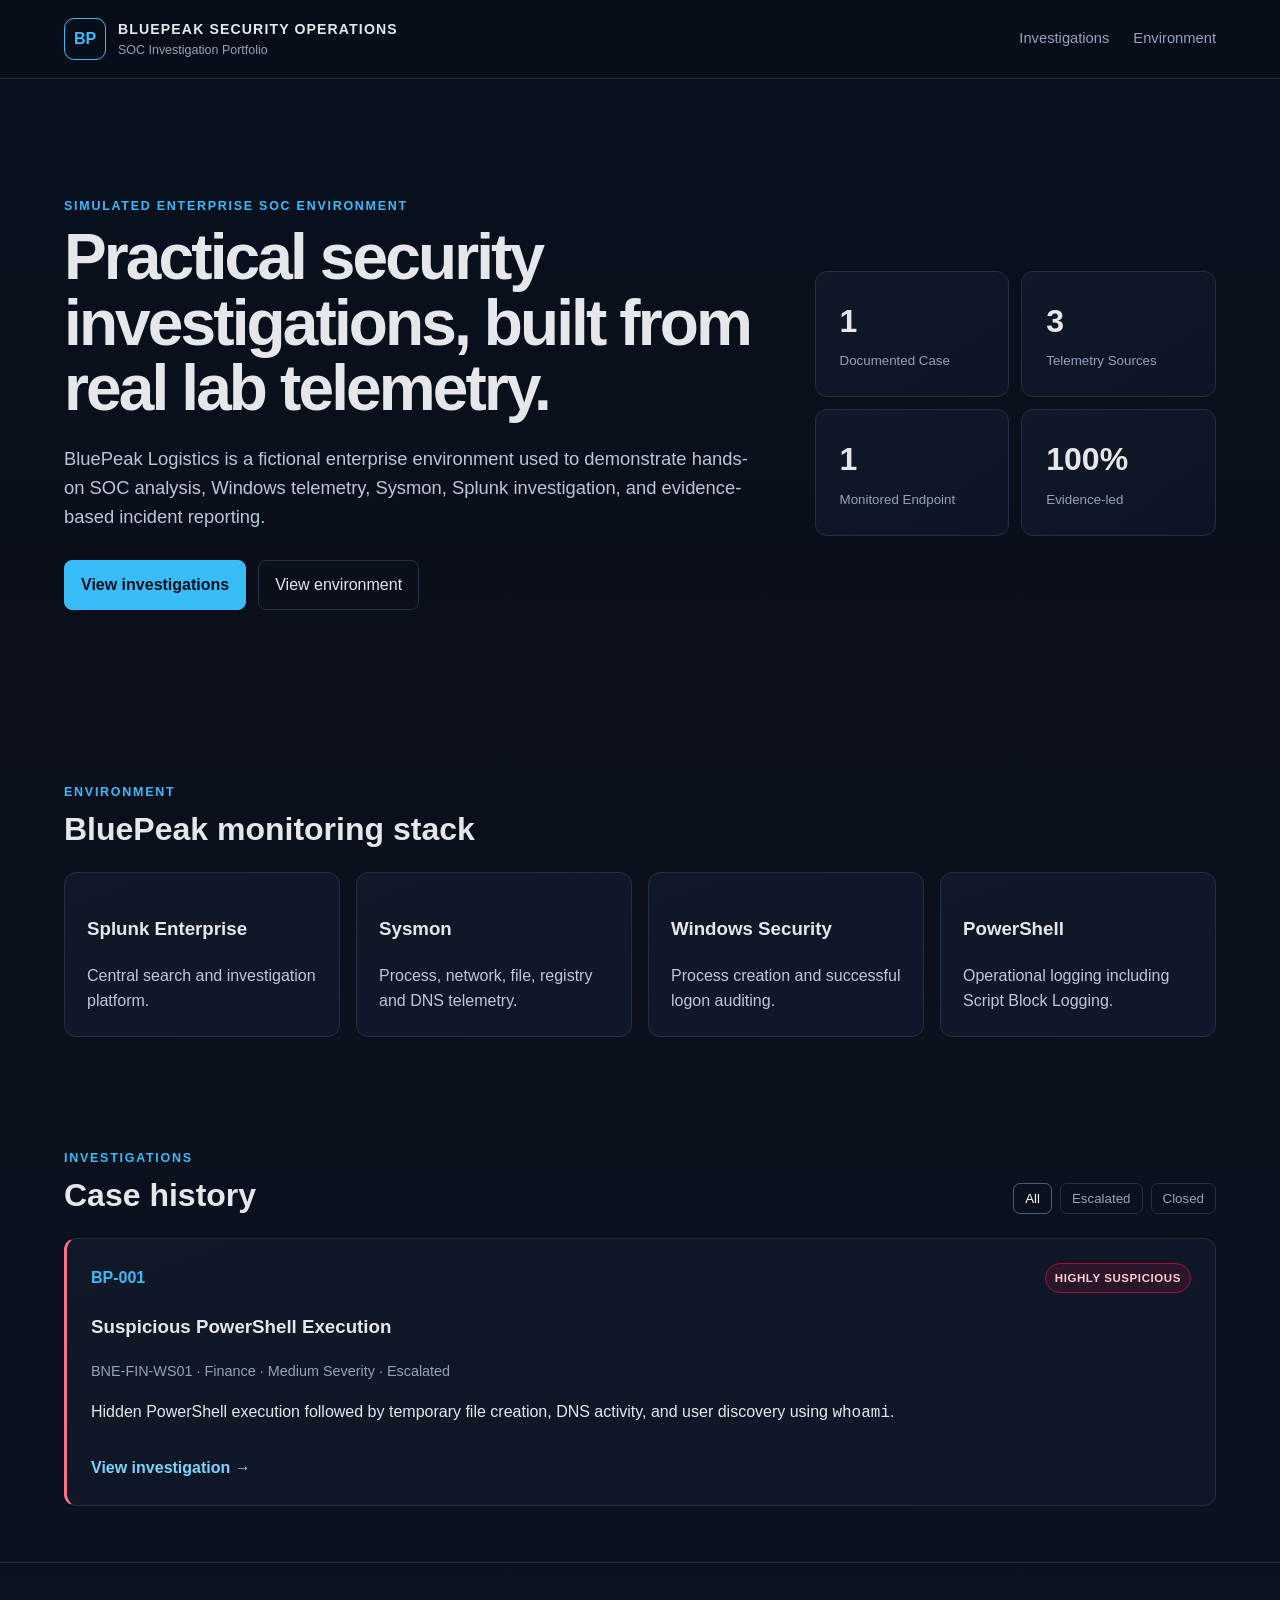
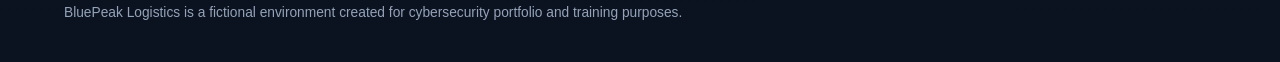
==== index.html @ a5139f82 "Launch BluePeak SOC environment with BP-001 investigation" ====
<!doctype html><html><head><meta charset="utf-8"><meta name="viewport" content="width=device-width,initial-scale=1"><title>BluePeak SOC Portfolio</title><link rel="stylesheet" href="style.css"></head><body><header class="topbar"><div class="brand"><div class="mark">BP</div><div><div class="brand-name">BLUEPEAK SECURITY OPERATIONS</div><div class="brand-sub">SOC Investigation Portfolio</div></div></div><nav><a href="#investigations">Investigations</a><a href="#environment">Environment</a></nav></header><main><section class="hero"><div><p class="eyebrow">SIMULATED ENTERPRISE SOC ENVIRONMENT</p><h1>Practical security investigations, built from real lab telemetry.</h1><p class="lead">BluePeak Logistics is a fictional enterprise environment used to demonstrate hands-on SOC analysis, Windows telemetry, Sysmon, Splunk investigation, and evidence-based incident reporting.</p><div class="actions"><a class="button primary" href="#investigations">View investigations</a><a class="button" href="#environment">View environment</a></div></div><div class="hero-panel"><div class="metric"><span>1</span><small>Documented Case</small></div><div class="metric"><span>3</span><small>Telemetry Sources</small></div><div class="metric"><span>1</span><small>Monitored Endpoint</small></div><div class="metric"><span>100%</span><small>Evidence-led</small></div></div></section><section id="environment" class="section"><div class="section-head"><p class="eyebrow">ENVIRONMENT</p><h2>BluePeak monitoring stack</h2></div><div class="cards four"><div class="card"><h3>Splunk Enterprise</h3><p>Central search and investigation platform.</p></div><div class="card"><h3>Sysmon</h3><p>Process, network, file, registry and DNS telemetry.</p></div><div class="card"><h3>Windows Security</h3><p>Process creation and successful logon auditing.</p></div><div class="card"><h3>PowerShell</h3><p>Operational logging including Script Block Logging.</p></div></div></section><section id="investigations" class="section"><div class="section-head row"><div><p class="eyebrow">INVESTIGATIONS</p><h2>Case history</h2></div><div class="filters"><button class="filter active" data-filter="all">All</button><button class="filter" data-filter="escalated">Escalated</button><button class="filter" data-filter="closed">Closed</button></div></div><div class="case-list"><article class="case-card" data-status="escalated"><div class="case-top"><span class="case-id">BP-001</span><span class="badge suspicious">HIGHLY SUSPICIOUS</span></div><h3>Suspicious PowerShell Execution</h3><p class="meta">BNE-FIN-WS01 · Finance · Medium Severity · Escalated</p><p>Hidden PowerShell execution followed by temporary file creation, DNS activity, and user discovery using <code>whoami</code>.</p><a class="case-link" href="cases/BP-001.html">View investigation →</a></article></div></section></main><footer><p>BluePeak Logistics is a fictional environment created for cybersecurity portfolio and training purposes.</p></footer><script src="script.js"></script></body></html>
---- style.css ----
*{box-sizing:border-box}:root{--bg:#0a0f1a;--panel:#111827;--panel2:#0f172a;--text:#e5e7eb;--muted:#94a3b8;--line:#243041;--accent:#38bdf8;--accent2:#7dd3fc;--danger:#fb7185}html{scroll-behavior:smooth}body{margin:0;background:linear-gradient(180deg,#08111f 0,#0a0f1a 36%,#0b1220 100%);color:var(--text);font:16px/1.6 Inter,Segoe UI,Arial,sans-serif}a{color:inherit;text-decoration:none}code,pre{font-family:Consolas,Menlo,monospace}.topbar{position:sticky;top:0;z-index:10;display:flex;justify-content:space-between;align-items:center;padding:18px 5vw;background:rgba(8,15,26,.9);backdrop-filter:blur(12px);border-bottom:1px solid var(--line)}.brand{display:flex;gap:12px;align-items:center}.mark{width:42px;height:42px;border:1px solid var(--accent);display:grid;place-items:center;border-radius:10px;color:var(--accent);font-weight:800}.brand-name{font-size:.88rem;font-weight:800;letter-spacing:.08em}.brand-sub{font-size:.78rem;color:var(--muted)}nav{display:flex;gap:24px;color:var(--muted);font-size:.92rem}main{width:min(1180px,90vw);margin:auto}.hero{min-height:72vh;display:grid;grid-template-columns:1.4fr .8fr;gap:48px;align-items:center;padding:80px 0}.eyebrow{color:var(--accent);font-size:.78rem;font-weight:800;letter-spacing:.14em;margin:0 0 8px}h1{font-size:clamp(2.4rem,5vw,4.9rem);line-height:1.02;margin:.1em 0 .35em;letter-spacing:-.045em}h2{font-size:2rem;line-height:1.15;margin:0}.lead{font-size:1.15rem;color:#bac7d6;max-width:760px}.actions{display:flex;gap:12px;margin-top:28px}.button{padding:11px 16px;border:1px solid var(--line);border-radius:8px}.button.primary{background:var(--accent);color:#02111b;border-color:var(--accent);font-weight:800}.hero-panel{display:grid;grid-template-columns:1fr 1fr;gap:12px}.metric{padding:24px;background:linear-gradient(145deg,#111827,#0d1525);border:1px solid var(--line);border-radius:12px}.metric span{display:block;font-size:2rem;font-weight:800}.metric small{color:var(--muted)}.section{padding:56px 0}.section-head{margin-bottom:24px}.section-head.row{display:flex;justify-content:space-between;align-items:end;gap:20px}.cards{display:grid;gap:16px}.cards.four{grid-template-columns:repeat(4,1fr)}.cards.two{grid-template-columns:repeat(2,1fr)}.card{background:linear-gradient(160deg,var(--panel),var(--panel2));border:1px solid var(--line);border-radius:12px;padding:22px}.card p{color:#bdc8d8;margin-bottom:0}.case-card{background:linear-gradient(160deg,#111827,#0e1728);border:1px solid var(--line);border-left:3px solid var(--danger);padding:24px;border-radius:12px}.case-top{display:flex;justify-content:space-between;align-items:center}.case-id{font-weight:800;color:var(--accent)}.meta{color:var(--muted);font-size:.9rem}.case-link{display:inline-block;margin-top:12px;color:var(--accent2);font-weight:700}.badge{display:inline-flex;padding:5px 9px;border-radius:999px;font-size:.72rem;font-weight:900;letter-spacing:.05em;border:1px solid}.badge.suspicious{color:#fecdd3;border-color:#9f1239;background:rgba(159,18,57,.2)}.badge.large{font-size:.8rem;padding:8px 12px}.filters{display:flex;gap:8px}.filter{background:transparent;color:var(--muted);border:1px solid var(--line);padding:7px 11px;border-radius:7px;cursor:pointer}.filter.active,.filter:hover{color:white;border-color:#4b6078}footer{border-top:1px solid var(--line);padding:26px 5vw;color:var(--muted);font-size:.86rem}.case-page{padding-bottom:40px}.case-hero{display:flex;justify-content:space-between;align-items:end;gap:30px;padding:70px 0 32px}.case-hero h1{font-size:clamp(2.5rem,5vw,4.4rem)}.facts{display:grid;grid-template-columns:repeat(5,1fr);background:#0d1524;border:1px solid var(--line);border-radius:12px;overflow:hidden}.facts div{padding:16px;border-right:1px solid var(--line)}.facts div:last-child{border:0}.facts small{display:block;color:var(--muted);text-transform:uppercase;letter-spacing:.06em;font-size:.68rem}.facts strong{display:block;margin-top:4px;font-size:.95rem}.prose{max-width:900px}.timeline{border-left:1px solid #334155;margin-left:78px}.timeline-item{display:grid;grid-template-columns:88px 1fr;gap:18px;position:relative;margin:0 0 26px;margin-left:-79px}.timeline-item:before{content:"";position:absolute;left:75px;top:7px;width:8px;height:8px;border-radius:50%;background:var(--accent);box-shadow:0 0 0 5px #0a0f1a}.timeline-item time{color:var(--accent);font-family:Consolas,monospace}.timeline-item p{margin:4px 0;color:#b9c6d5}pre{white-space:pre-wrap;overflow:auto;background:#07101d;border:1px solid #1d2a3b;border-radius:8px;padding:14px;color:#cde9f8;font-size:.86rem}.screenshot-note{margin-top:16px}@media(max-width:850px){.hero{grid-template-columns:1fr}.cards.four,.cards.two{grid-template-columns:1fr}.facts{grid-template-columns:1fr 1fr}.case-hero{align-items:start;flex-direction:column}.section-head.row{align-items:start;flex-direction:column}nav{display:none}}
/* Compact investigation evidence layout */

.evidence-card {
  background: linear-gradient(160deg, var(--panel), var(--panel2));
  border: 1px solid var(--line);
  border-radius: 12px;
  overflow: hidden;
}

.evidence-header {
  display: flex;
  gap: 16px;
  padding: 18px 22px 14px;
  align-items: flex-start;
}

.evidence-header h3 {
  margin: 0 0 4px;
  font-size: 1.05rem;
}

.evidence-header p {
  margin: 0;
  color: #bdc8d8;
  max-width: 900px;
  line-height: 1.5;
}

.evidence-number {
  color: var(--accent);
  font-family: Consolas, monospace;
  font-size: 0.8rem;
  font-weight: 800;
  padding-top: 3px;
}

.evidence-image {
  display: block;
  width: 100%;
  height: auto;
  max-height: 520px;
  object-fit: contain;
  background: #080d16;
  border-top: 1px solid var(--line);
  cursor: zoom-in;
  transition: opacity 0.2s ease;
}

.evidence-image:hover {
  opacity: 0.88;
}

/* Final evidence layout override */

.evidence-section {
  display: grid;
  grid-template-columns: 1fr;
  gap: 24px;
  margin-top: 28px;
}

.evidence-card {
  display: block;
  padding: 0;
  min-height: 0;
  height: auto;
}

.evidence-header {
  display: grid;
  grid-template-columns: 32px 1fr;
  gap: 12px;
  padding: 18px 20px;
}

.evidence-header h3 {
  margin: 0 0 4px;
}

.evidence-header p {
  margin: 0;
}

.evidence-image {
  display: block;
  width: 100%;
  max-width: 1400px;
  height: auto;
  object-fit: contain;
  margin: 0 auto;
}
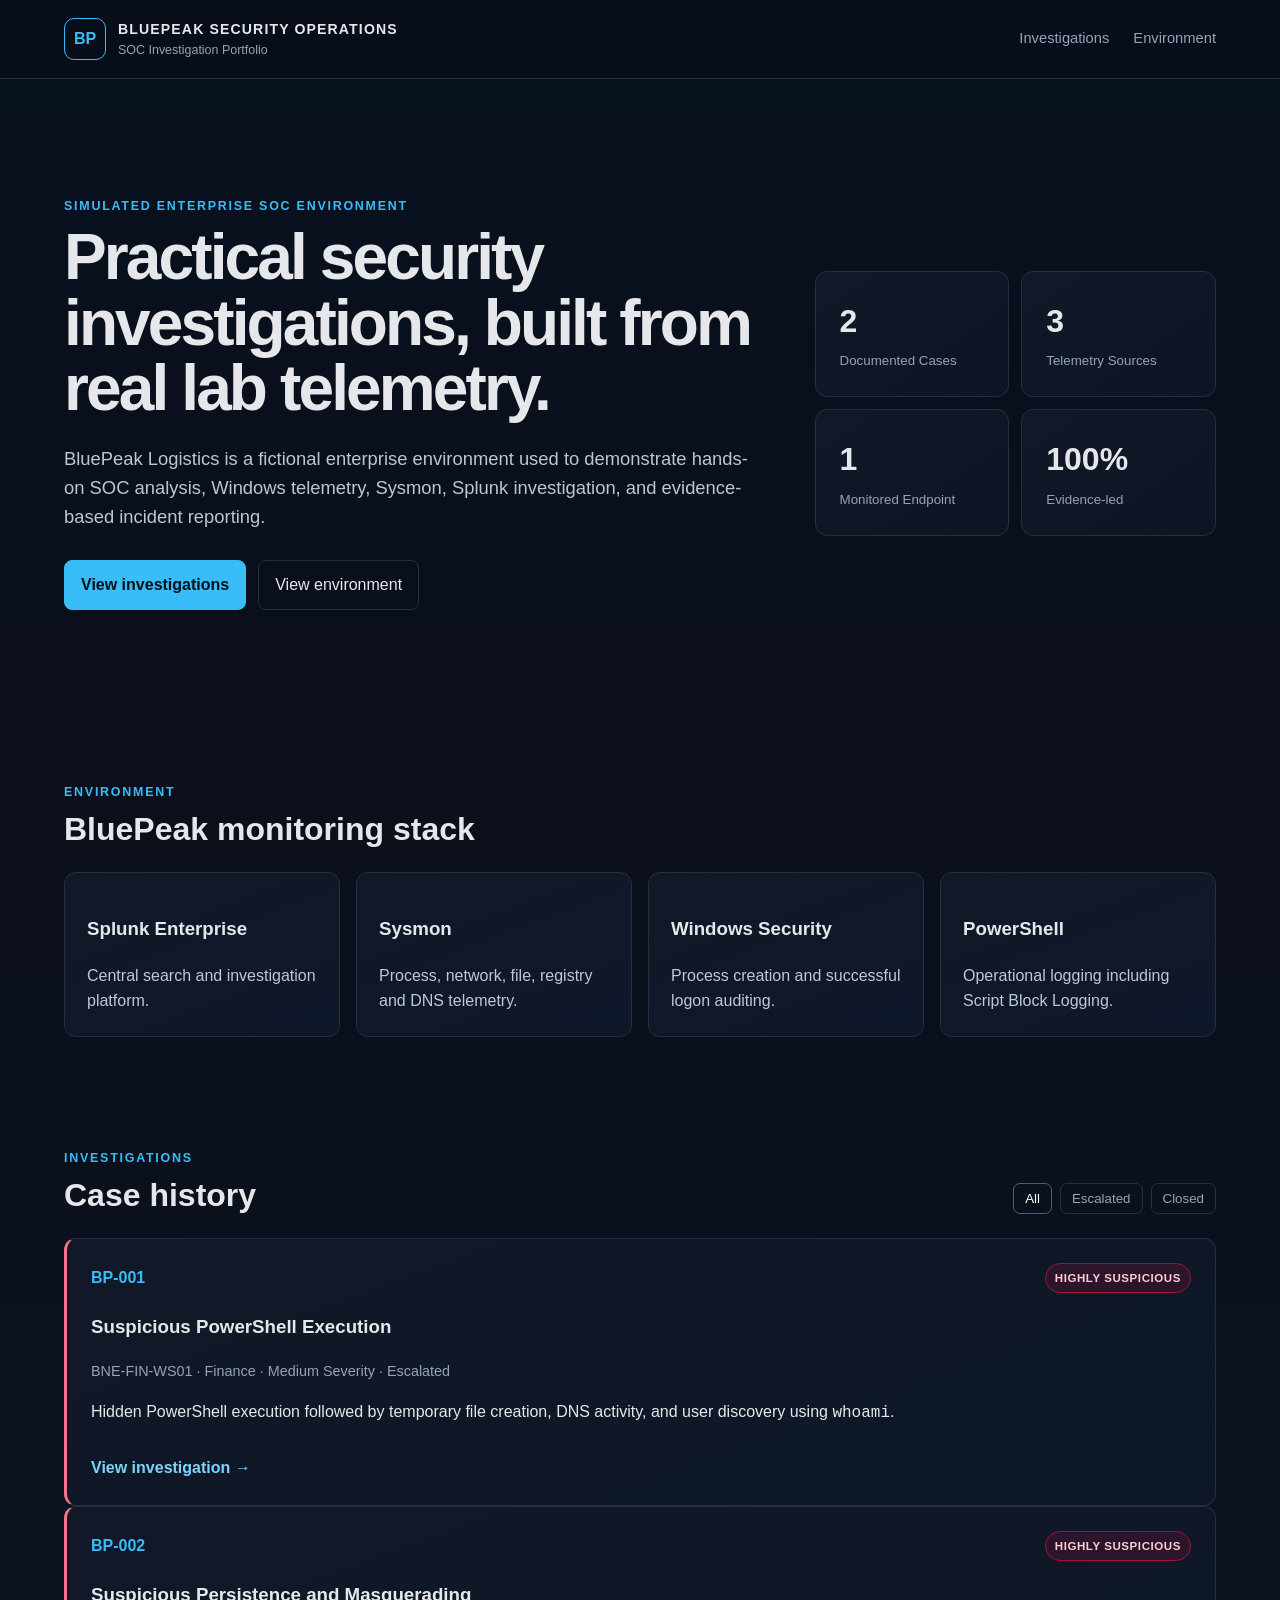
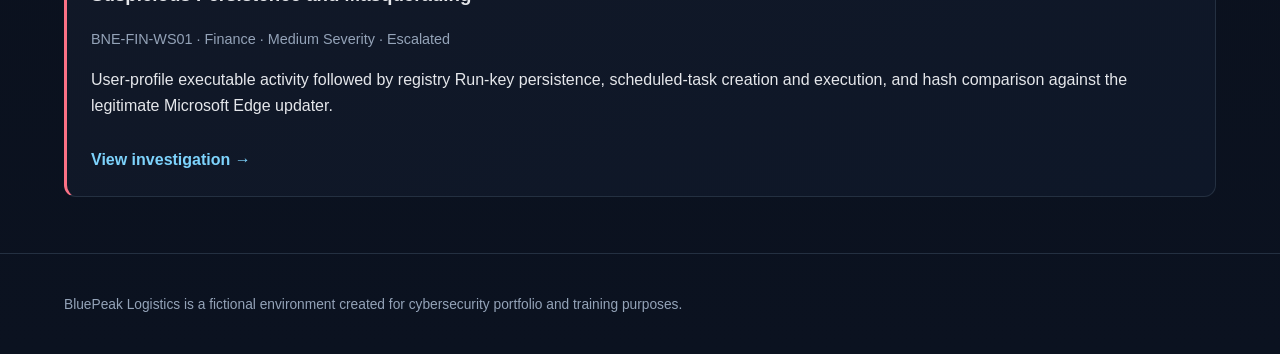
==== commit 9c551ddf: "Add BP-002 persistence and masquerading investigation" ====
--- a/index.html
+++ b/index.html
@@ -1 +1 @@
-<!doctype html><html><head><meta charset="utf-8"><meta name="viewport" content="width=device-width,initial-scale=1"><title>BluePeak SOC Portfolio</title><link rel="stylesheet" href="style.css"></head><body><header class="topbar"><div class="brand"><div class="mark">BP</div><div><div class="brand-name">BLUEPEAK SECURITY OPERATIONS</div><div class="brand-sub">SOC Investigation Portfolio</div></div></div><nav><a href="#investigations">Investigations</a><a href="#environment">Environment</a></nav></header><main><section class="hero"><div><p class="eyebrow">SIMULATED ENTERPRISE SOC ENVIRONMENT</p><h1>Practical security investigations, built from real lab telemetry.</h1><p class="lead">BluePeak Logistics is a fictional enterprise environment used to demonstrate hands-on SOC analysis, Windows telemetry, Sysmon, Splunk investigation, and evidence-based incident reporting.</p><div class="actions"><a class="button primary" href="#investigations">View investigations</a><a class="button" href="#environment">View environment</a></div></div><div class="hero-panel"><div class="metric"><span>1</span><small>Documented Case</small></div><div class="metric"><span>3</span><small>Telemetry Sources</small></div><div class="metric"><span>1</span><small>Monitored Endpoint</small></div><div class="metric"><span>100%</span><small>Evidence-led</small></div></div></section><section id="environment" class="section"><div class="section-head"><p class="eyebrow">ENVIRONMENT</p><h2>BluePeak monitoring stack</h2></div><div class="cards four"><div class="card"><h3>Splunk Enterprise</h3><p>Central search and investigation platform.</p></div><div class="card"><h3>Sysmon</h3><p>Process, network, file, registry and DNS telemetry.</p></div><div class="card"><h3>Windows Security</h3><p>Process creation and successful logon auditing.</p></div><div class="card"><h3>PowerShell</h3><p>Operational logging including Script Block Logging.</p></div></div></section><section id="investigations" class="section"><div class="section-head row"><div><p class="eyebrow">INVESTIGATIONS</p><h2>Case history</h2></div><div class="filters"><button class="filter active" data-filter="all">All</button><button class="filter" data-filter="escalated">Escalated</button><button class="filter" data-filter="closed">Closed</button></div></div><div class="case-list"><article class="case-card" data-status="escalated"><div class="case-top"><span class="case-id">BP-001</span><span class="badge suspicious">HIGHLY SUSPICIOUS</span></div><h3>Suspicious PowerShell Execution</h3><p class="meta">BNE-FIN-WS01 · Finance · Medium Severity · Escalated</p><p>Hidden PowerShell execution followed by temporary file creation, DNS activity, and user discovery using <code>whoami</code>.</p><a class="case-link" href="cases/BP-001.html">View investigation →</a></article></div></section></main><footer><p>BluePeak Logistics is a fictional environment created for cybersecurity portfolio and training purposes.</p></footer><script src="script.js"></script></body></html>+<!doctype html><html><head><meta charset="utf-8"><meta name="viewport" content="width=device-width,initial-scale=1"><title>BluePeak SOC Portfolio</title><link rel="stylesheet" href="style.css"></head><body><header class="topbar"><div class="brand"><div class="mark">BP</div><div><div class="brand-name">BLUEPEAK SECURITY OPERATIONS</div><div class="brand-sub">SOC Investigation Portfolio</div></div></div><nav><a href="#investigations">Investigations</a><a href="#environment">Environment</a></nav></header><main><section class="hero"><div><p class="eyebrow">SIMULATED ENTERPRISE SOC ENVIRONMENT</p><h1>Practical security investigations, built from real lab telemetry.</h1><p class="lead">BluePeak Logistics is a fictional enterprise environment used to demonstrate hands-on SOC analysis, Windows telemetry, Sysmon, Splunk investigation, and evidence-based incident reporting.</p><div class="actions"><a class="button primary" href="#investigations">View investigations</a><a class="button" href="#environment">View environment</a></div></div><div class="hero-panel"><div class="metric"><span>2</span><small>Documented Cases</small></div><div class="metric"><span>3</span><small>Telemetry Sources</small></div><div class="metric"><span>1</span><small>Monitored Endpoint</small></div><div class="metric"><span>100%</span><small>Evidence-led</small></div></div></section><section id="environment" class="section"><div class="section-head"><p class="eyebrow">ENVIRONMENT</p><h2>BluePeak monitoring stack</h2></div><div class="cards four"><div class="card"><h3>Splunk Enterprise</h3><p>Central search and investigation platform.</p></div><div class="card"><h3>Sysmon</h3><p>Process, network, file, registry and DNS telemetry.</p></div><div class="card"><h3>Windows Security</h3><p>Process creation and successful logon auditing.</p></div><div class="card"><h3>PowerShell</h3><p>Operational logging including Script Block Logging.</p></div></div></section><section id="investigations" class="section"><div class="section-head row"><div><p class="eyebrow">INVESTIGATIONS</p><h2>Case history</h2></div><div class="filters"><button class="filter active" data-filter="all">All</button><button class="filter" data-filter="escalated">Escalated</button><button class="filter" data-filter="closed">Closed</button></div></div><div class="case-list"><article class="case-card" data-status="escalated"><div class="case-top"><span class="case-id">BP-001</span><span class="badge suspicious">HIGHLY SUSPICIOUS</span></div><h3>Suspicious PowerShell Execution</h3><p class="meta">BNE-FIN-WS01 · Finance · Medium Severity · Escalated</p><p>Hidden PowerShell execution followed by temporary file creation, DNS activity, and user discovery using <code>whoami</code>.</p><a class="case-link" href="cases/BP-001.html">View investigation →</a></article><article class="case-card" data-status="escalated"><div class="case-top"><span class="case-id">BP-002</span><span class="badge suspicious">HIGHLY SUSPICIOUS</span></div><h3>Suspicious Persistence and Masquerading</h3><p class="meta">BNE-FIN-WS01 · Finance · Medium Severity · Escalated</p><p>User-profile executable activity followed by registry Run-key persistence, scheduled-task creation and execution, and hash comparison against the legitimate Microsoft Edge updater.</p><a class="case-link" href="cases/BP-002.html">View investigation →</a></article></div></section></main><footer><p>BluePeak Logistics is a fictional environment created for cybersecurity portfolio and training purposes.</p></footer><script src="script.js"></script></body></html>
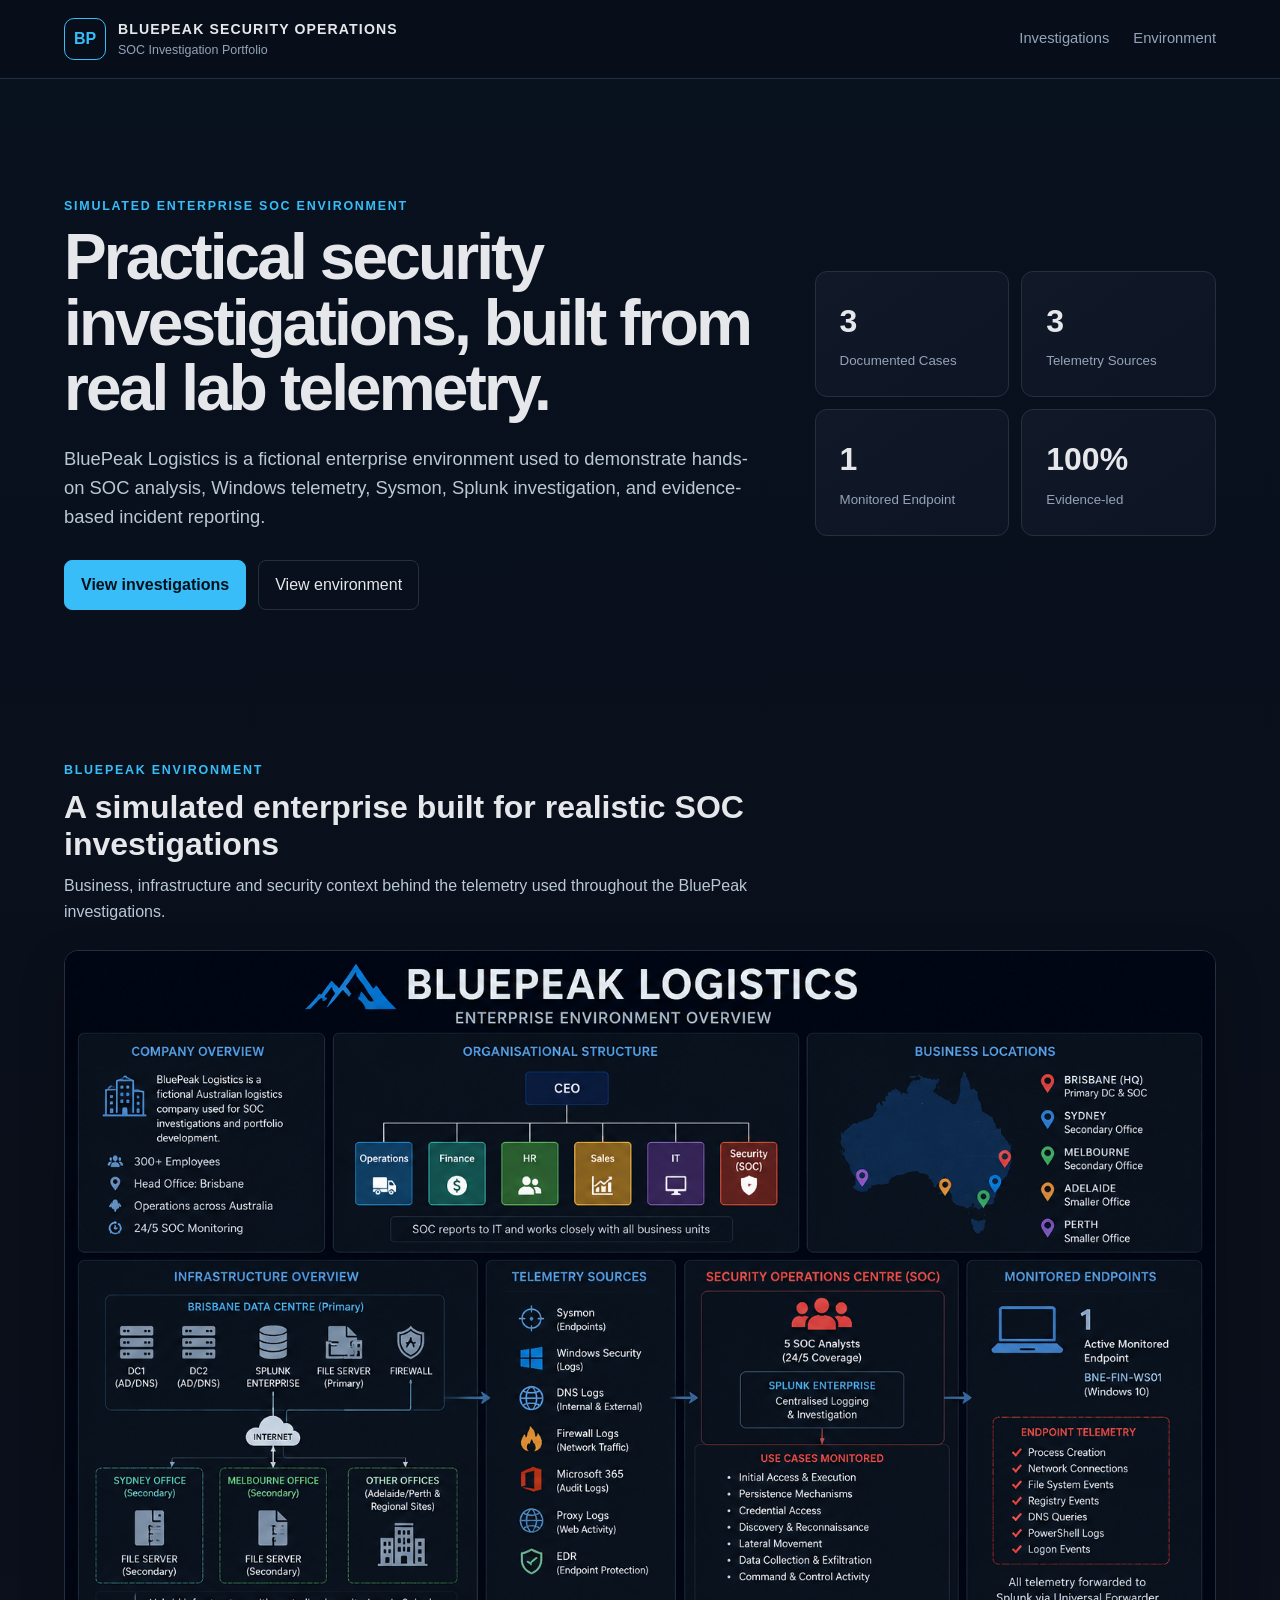
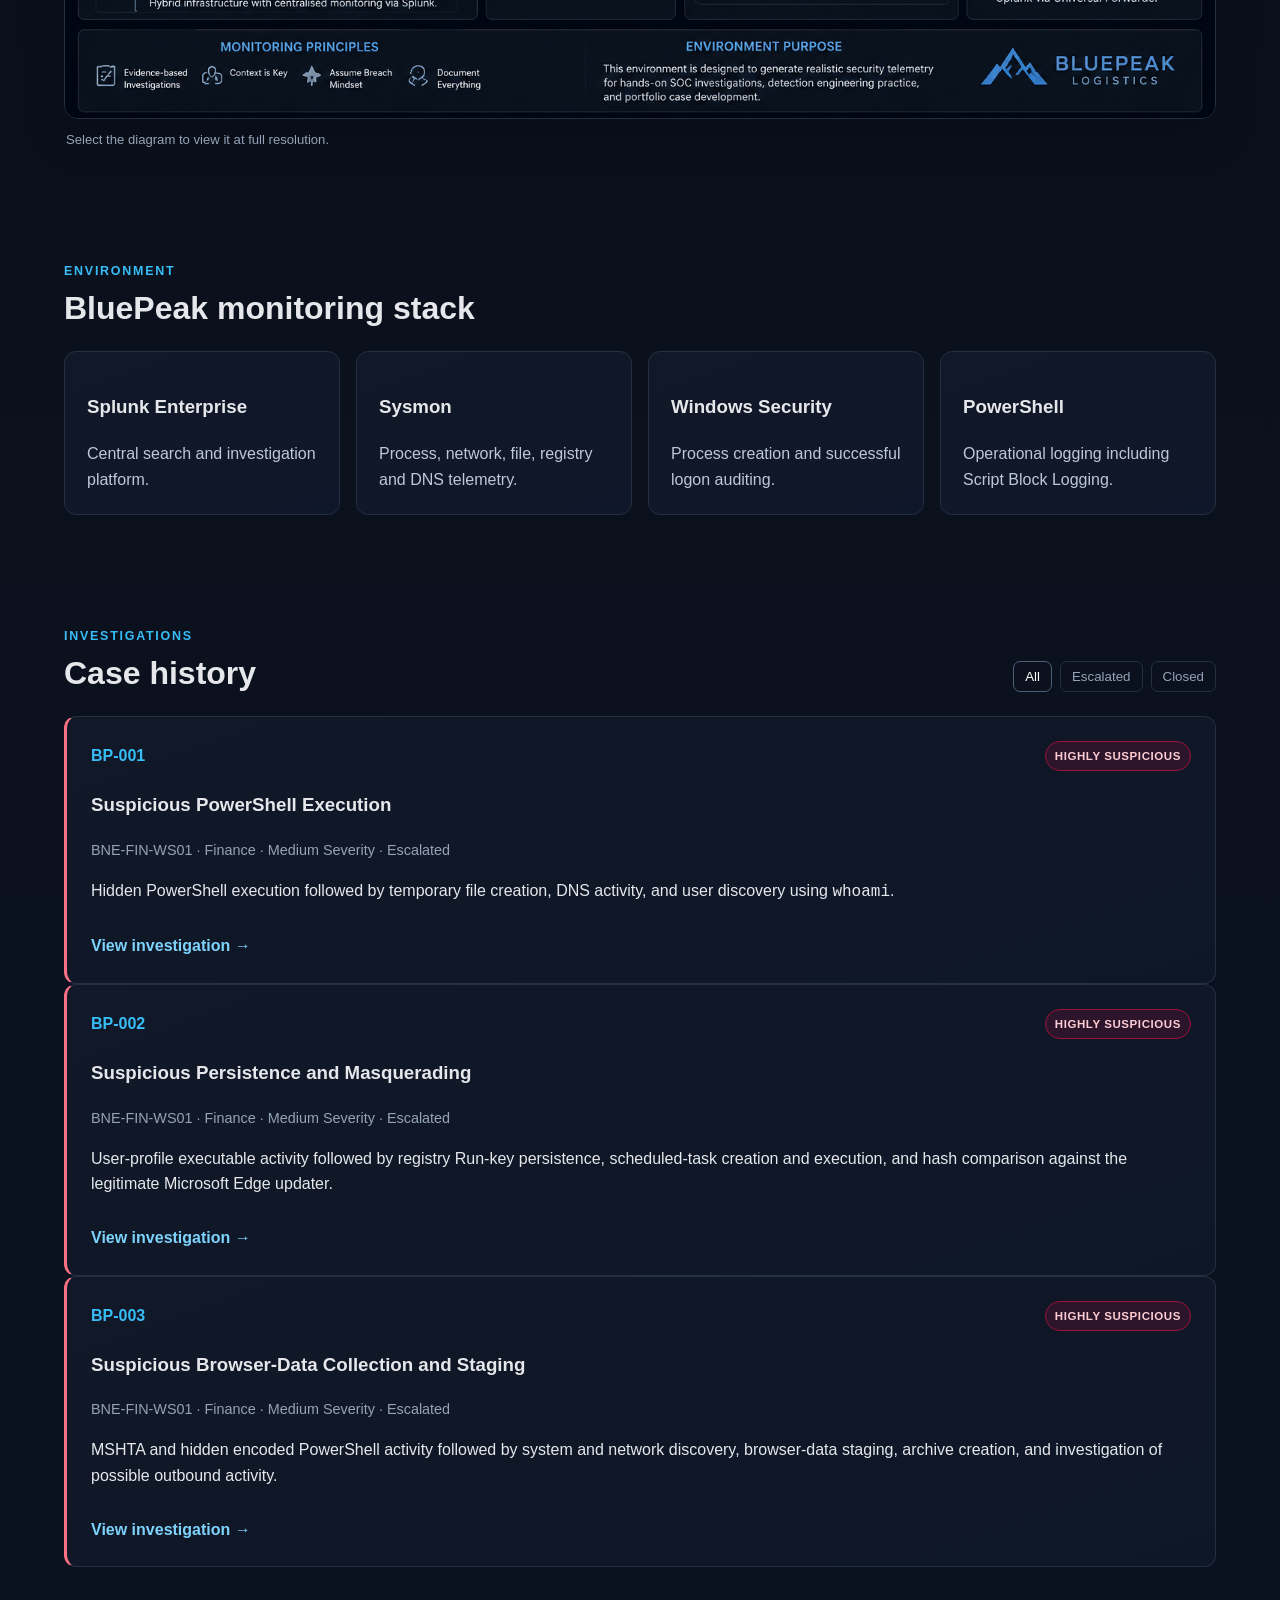
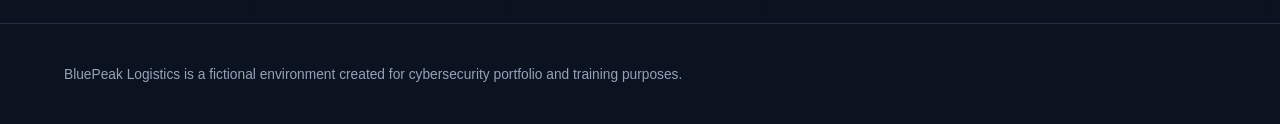
==== commit f841e91f: "Add BP-003 investigation and environment overview" ====
--- a/index.html
+++ b/index.html
@@ -1 +1 @@
-<!doctype html><html><head><meta charset="utf-8"><meta name="viewport" content="width=device-width,initial-scale=1"><title>BluePeak SOC Portfolio</title><link rel="stylesheet" href="style.css"></head><body><header class="topbar"><div class="brand"><div class="mark">BP</div><div><div class="brand-name">BLUEPEAK SECURITY OPERATIONS</div><div class="brand-sub">SOC Investigation Portfolio</div></div></div><nav><a href="#investigations">Investigations</a><a href="#environment">Environment</a></nav></header><main><section class="hero"><div><p class="eyebrow">SIMULATED ENTERPRISE SOC ENVIRONMENT</p><h1>Practical security investigations, built from real lab telemetry.</h1><p class="lead">BluePeak Logistics is a fictional enterprise environment used to demonstrate hands-on SOC analysis, Windows telemetry, Sysmon, Splunk investigation, and evidence-based incident reporting.</p><div class="actions"><a class="button primary" href="#investigations">View investigations</a><a class="button" href="#environment">View environment</a></div></div><div class="hero-panel"><div class="metric"><span>2</span><small>Documented Cases</small></div><div class="metric"><span>3</span><small>Telemetry Sources</small></div><div class="metric"><span>1</span><small>Monitored Endpoint</small></div><div class="metric"><span>100%</span><small>Evidence-led</small></div></div></section><section id="environment" class="section"><div class="section-head"><p class="eyebrow">ENVIRONMENT</p><h2>BluePeak monitoring stack</h2></div><div class="cards four"><div class="card"><h3>Splunk Enterprise</h3><p>Central search and investigation platform.</p></div><div class="card"><h3>Sysmon</h3><p>Process, network, file, registry and DNS telemetry.</p></div><div class="card"><h3>Windows Security</h3><p>Process creation and successful logon auditing.</p></div><div class="card"><h3>PowerShell</h3><p>Operational logging including Script Block Logging.</p></div></div></section><section id="investigations" class="section"><div class="section-head row"><div><p class="eyebrow">INVESTIGATIONS</p><h2>Case history</h2></div><div class="filters"><button class="filter active" data-filter="all">All</button><button class="filter" data-filter="escalated">Escalated</button><button class="filter" data-filter="closed">Closed</button></div></div><div class="case-list"><article class="case-card" data-status="escalated"><div class="case-top"><span class="case-id">BP-001</span><span class="badge suspicious">HIGHLY SUSPICIOUS</span></div><h3>Suspicious PowerShell Execution</h3><p class="meta">BNE-FIN-WS01 · Finance · Medium Severity · Escalated</p><p>Hidden PowerShell execution followed by temporary file creation, DNS activity, and user discovery using <code>whoami</code>.</p><a class="case-link" href="cases/BP-001.html">View investigation →</a></article><article class="case-card" data-status="escalated"><div class="case-top"><span class="case-id">BP-002</span><span class="badge suspicious">HIGHLY SUSPICIOUS</span></div><h3>Suspicious Persistence and Masquerading</h3><p class="meta">BNE-FIN-WS01 · Finance · Medium Severity · Escalated</p><p>User-profile executable activity followed by registry Run-key persistence, scheduled-task creation and execution, and hash comparison against the legitimate Microsoft Edge updater.</p><a class="case-link" href="cases/BP-002.html">View investigation →</a></article></div></section></main><footer><p>BluePeak Logistics is a fictional environment created for cybersecurity portfolio and training purposes.</p></footer><script src="script.js"></script></body></html>+<!doctype html><html><head><meta charset="utf-8"><meta name="viewport" content="width=device-width,initial-scale=1"><title>BluePeak SOC Portfolio</title><link rel="stylesheet" href="style.css"></head><body><header class="topbar"><div class="brand"><div class="mark">BP</div><div><div class="brand-name">BLUEPEAK SECURITY OPERATIONS</div><div class="brand-sub">SOC Investigation Portfolio</div></div></div><nav><a href="#investigations">Investigations</a><a href="#environment">Environment</a></nav></header><main><section class="hero"><div><p class="eyebrow">SIMULATED ENTERPRISE SOC ENVIRONMENT</p><h1>Practical security investigations, built from real lab telemetry.</h1><p class="lead">BluePeak Logistics is a fictional enterprise environment used to demonstrate hands-on SOC analysis, Windows telemetry, Sysmon, Splunk investigation, and evidence-based incident reporting.</p><div class="actions"><a class="button primary" href="#investigations">View investigations</a><a class="button" href="#environment">View environment</a></div></div><div class="hero-panel"><div class="metric"><span>3</span><small>Documented Cases</small></div><div class="metric"><span>3</span><small>Telemetry Sources</small></div><div class="metric"><span>1</span><small>Monitored Endpoint</small></div><div class="metric"><span>100%</span><small>Evidence-led</small></div></div></section><section class="section environment-overview"><div class="section-head"><p class="eyebrow">BLUEPEAK ENVIRONMENT</p><h2>A simulated enterprise built for realistic SOC investigations</h2><p class="environment-intro">Business, infrastructure and security context behind the telemetry used throughout the BluePeak investigations.</p></div><a class="environment-visual-link" href="assets/BluePeak-Environment-Overview.png" target="_blank" rel="noopener"><img class="environment-visual" src="assets/BluePeak-Environment-Overview.png" alt="BluePeak Logistics enterprise environment overview showing company structure, infrastructure, SOC monitoring and telemetry"></a><p class="environment-caption">Select the diagram to view it at full resolution.</p></section><section id="environment" class="section"><div class="section-head"><p class="eyebrow">ENVIRONMENT</p><h2>BluePeak monitoring stack</h2></div><div class="cards four"><div class="card"><h3>Splunk Enterprise</h3><p>Central search and investigation platform.</p></div><div class="card"><h3>Sysmon</h3><p>Process, network, file, registry and DNS telemetry.</p></div><div class="card"><h3>Windows Security</h3><p>Process creation and successful logon auditing.</p></div><div class="card"><h3>PowerShell</h3><p>Operational logging including Script Block Logging.</p></div></div></section><section id="investigations" class="section"><div class="section-head row"><div><p class="eyebrow">INVESTIGATIONS</p><h2>Case history</h2></div><div class="filters"><button class="filter active" data-filter="all">All</button><button class="filter" data-filter="escalated">Escalated</button><button class="filter" data-filter="closed">Closed</button></div></div><div class="case-list"><article class="case-card" data-status="escalated"><div class="case-top"><span class="case-id">BP-001</span><span class="badge suspicious">HIGHLY SUSPICIOUS</span></div><h3>Suspicious PowerShell Execution</h3><p class="meta">BNE-FIN-WS01 · Finance · Medium Severity · Escalated</p><p>Hidden PowerShell execution followed by temporary file creation, DNS activity, and user discovery using <code>whoami</code>.</p><a class="case-link" href="cases/BP-001.html">View investigation →</a></article><article class="case-card" data-status="escalated"><div class="case-top"><span class="case-id">BP-002</span><span class="badge suspicious">HIGHLY SUSPICIOUS</span></div><h3>Suspicious Persistence and Masquerading</h3><p class="meta">BNE-FIN-WS01 · Finance · Medium Severity · Escalated</p><p>User-profile executable activity followed by registry Run-key persistence, scheduled-task creation and execution, and hash comparison against the legitimate Microsoft Edge updater.</p><a class="case-link" href="cases/BP-002.html">View investigation →</a></article><article class="case-card" data-status="escalated"><div class="case-top"><span class="case-id">BP-003</span><span class="badge suspicious">HIGHLY SUSPICIOUS</span></div><h3>Suspicious Browser-Data Collection and Staging</h3><p class="meta">BNE-FIN-WS01 · Finance · Medium Severity · Escalated</p><p>MSHTA and hidden encoded PowerShell activity followed by system and network discovery, browser-data staging, archive creation, and investigation of possible outbound activity.</p><a class="case-link" href="cases/BP-003.html">View investigation →</a></article></div></section></main><footer><p>BluePeak Logistics is a fictional environment created for cybersecurity portfolio and training purposes.</p></footer><script src="script.js"></script></body></html>
--- a/style.css
+++ b/style.css
@@ -89,4 +89,50 @@
   height: auto;
   object-fit: contain;
   margin: 0 auto;
-}+}
+
+/* Homepage enterprise environment overview */
+
+.environment-overview {
+  padding-top: 34px;
+  padding-bottom: 56px;
+}
+
+.environment-overview .section-head {
+  max-width: 850px;
+}
+
+.environment-intro {
+  color: #bac7d6;
+  margin: 10px 0 0;
+  max-width: 760px;
+}
+
+.environment-visual-link {
+  display: block;
+  margin-top: 26px;
+  border: 1px solid var(--line);
+  border-radius: 14px;
+  overflow: hidden;
+  background: #080d16;
+  box-shadow: 0 18px 45px rgba(0,0,0,.22);
+}
+
+.environment-visual {
+  display: block;
+  width: 100%;
+  height: auto;
+  transition: transform .2s ease, opacity .2s ease;
+}
+
+.environment-visual-link:hover .environment-visual {
+  transform: scale(1.005);
+  opacity: .96;
+}
+
+.environment-caption {
+  margin: 10px 2px 0;
+  color: var(--muted);
+  font-size: .82rem;
+}
+
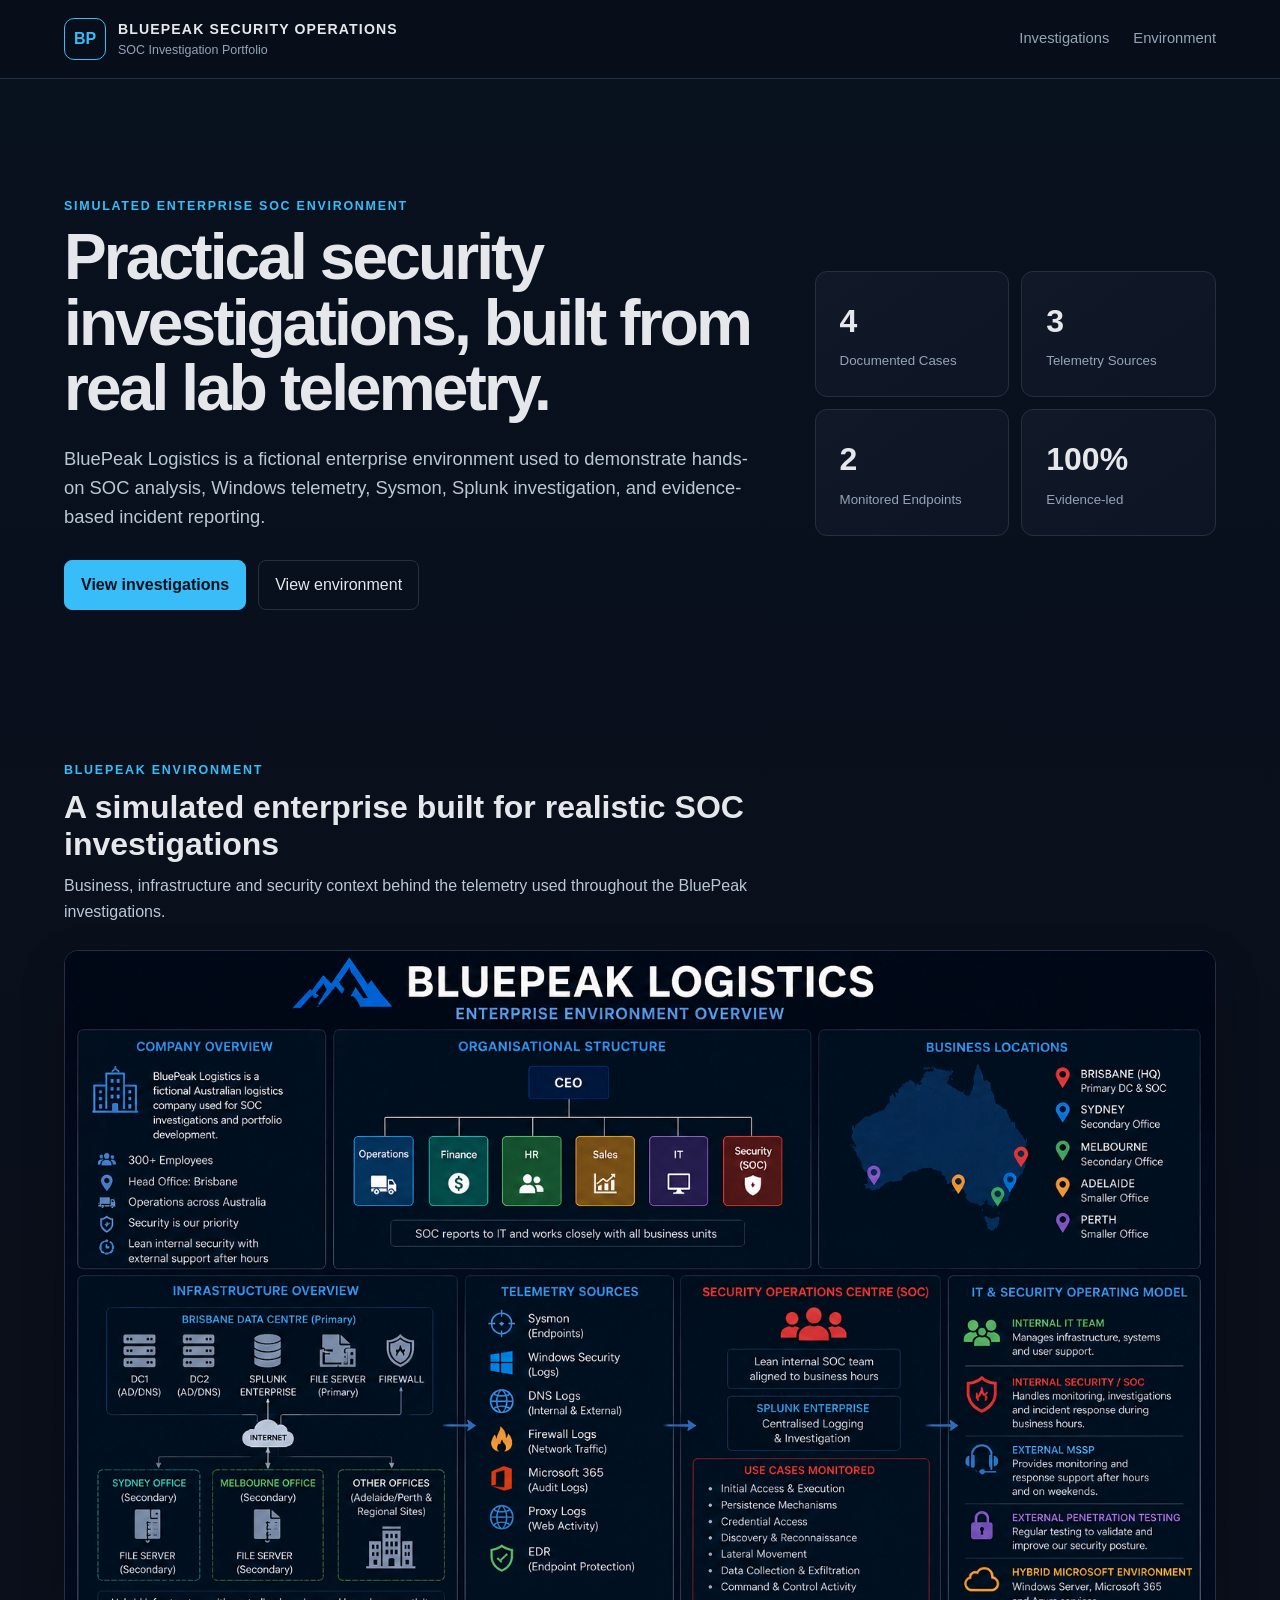
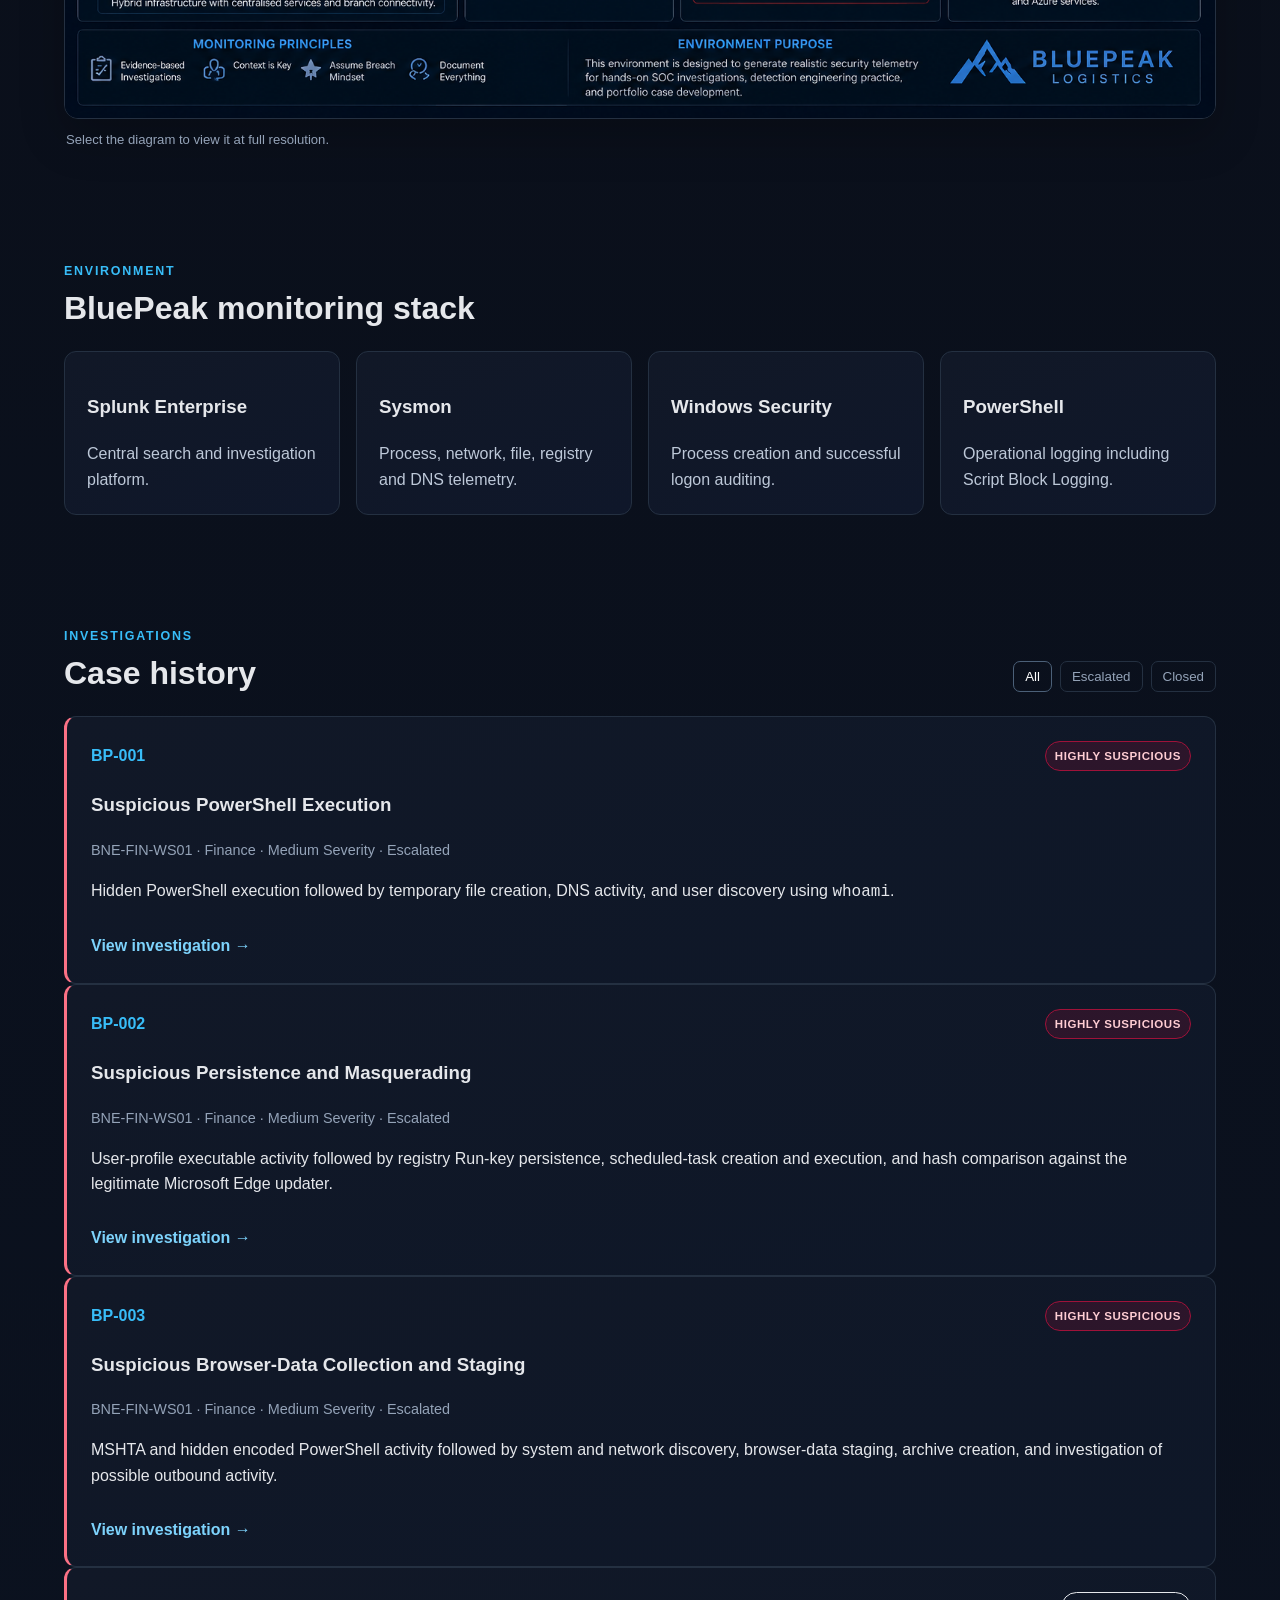
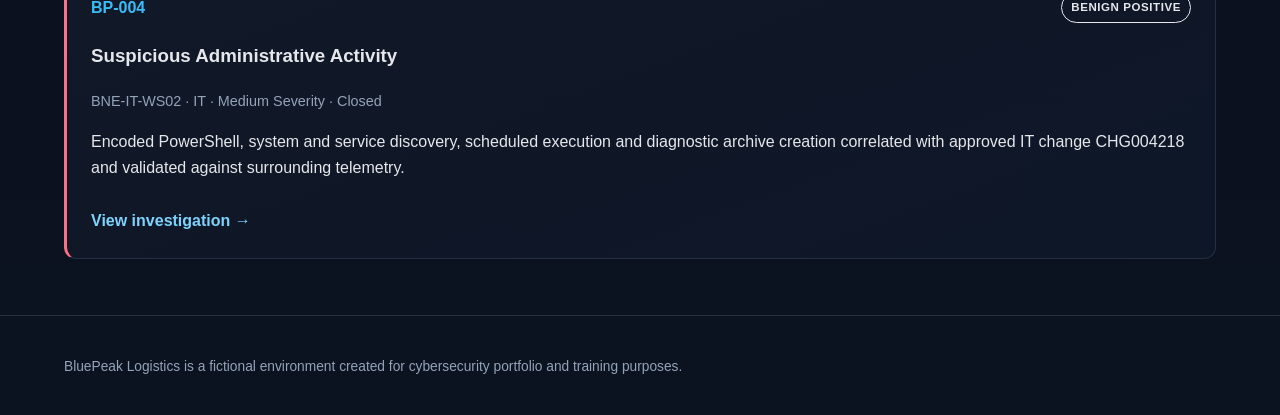
==== commit cca3cec8: "Add BP-004 investigation and update BluePeak portfolio" ====
--- a/index.html
+++ b/index.html
@@ -1 +1 @@
-<!doctype html><html><head><meta charset="utf-8"><meta name="viewport" content="width=device-width,initial-scale=1"><title>BluePeak SOC Portfolio</title><link rel="stylesheet" href="style.css"></head><body><header class="topbar"><div class="brand"><div class="mark">BP</div><div><div class="brand-name">BLUEPEAK SECURITY OPERATIONS</div><div class="brand-sub">SOC Investigation Portfolio</div></div></div><nav><a href="#investigations">Investigations</a><a href="#environment">Environment</a></nav></header><main><section class="hero"><div><p class="eyebrow">SIMULATED ENTERPRISE SOC ENVIRONMENT</p><h1>Practical security investigations, built from real lab telemetry.</h1><p class="lead">BluePeak Logistics is a fictional enterprise environment used to demonstrate hands-on SOC analysis, Windows telemetry, Sysmon, Splunk investigation, and evidence-based incident reporting.</p><div class="actions"><a class="button primary" href="#investigations">View investigations</a><a class="button" href="#environment">View environment</a></div></div><div class="hero-panel"><div class="metric"><span>3</span><small>Documented Cases</small></div><div class="metric"><span>3</span><small>Telemetry Sources</small></div><div class="metric"><span>1</span><small>Monitored Endpoint</small></div><div class="metric"><span>100%</span><small>Evidence-led</small></div></div></section><section class="section environment-overview"><div class="section-head"><p class="eyebrow">BLUEPEAK ENVIRONMENT</p><h2>A simulated enterprise built for realistic SOC investigations</h2><p class="environment-intro">Business, infrastructure and security context behind the telemetry used throughout the BluePeak investigations.</p></div><a class="environment-visual-link" href="assets/BluePeak-Environment-Overview.png" target="_blank" rel="noopener"><img class="environment-visual" src="assets/BluePeak-Environment-Overview.png" alt="BluePeak Logistics enterprise environment overview showing company structure, infrastructure, SOC monitoring and telemetry"></a><p class="environment-caption">Select the diagram to view it at full resolution.</p></section><section id="environment" class="section"><div class="section-head"><p class="eyebrow">ENVIRONMENT</p><h2>BluePeak monitoring stack</h2></div><div class="cards four"><div class="card"><h3>Splunk Enterprise</h3><p>Central search and investigation platform.</p></div><div class="card"><h3>Sysmon</h3><p>Process, network, file, registry and DNS telemetry.</p></div><div class="card"><h3>Windows Security</h3><p>Process creation and successful logon auditing.</p></div><div class="card"><h3>PowerShell</h3><p>Operational logging including Script Block Logging.</p></div></div></section><section id="investigations" class="section"><div class="section-head row"><div><p class="eyebrow">INVESTIGATIONS</p><h2>Case history</h2></div><div class="filters"><button class="filter active" data-filter="all">All</button><button class="filter" data-filter="escalated">Escalated</button><button class="filter" data-filter="closed">Closed</button></div></div><div class="case-list"><article class="case-card" data-status="escalated"><div class="case-top"><span class="case-id">BP-001</span><span class="badge suspicious">HIGHLY SUSPICIOUS</span></div><h3>Suspicious PowerShell Execution</h3><p class="meta">BNE-FIN-WS01 · Finance · Medium Severity · Escalated</p><p>Hidden PowerShell execution followed by temporary file creation, DNS activity, and user discovery using <code>whoami</code>.</p><a class="case-link" href="cases/BP-001.html">View investigation →</a></article><article class="case-card" data-status="escalated"><div class="case-top"><span class="case-id">BP-002</span><span class="badge suspicious">HIGHLY SUSPICIOUS</span></div><h3>Suspicious Persistence and Masquerading</h3><p class="meta">BNE-FIN-WS01 · Finance · Medium Severity · Escalated</p><p>User-profile executable activity followed by registry Run-key persistence, scheduled-task creation and execution, and hash comparison against the legitimate Microsoft Edge updater.</p><a class="case-link" href="cases/BP-002.html">View investigation →</a></article><article class="case-card" data-status="escalated"><div class="case-top"><span class="case-id">BP-003</span><span class="badge suspicious">HIGHLY SUSPICIOUS</span></div><h3>Suspicious Browser-Data Collection and Staging</h3><p class="meta">BNE-FIN-WS01 · Finance · Medium Severity · Escalated</p><p>MSHTA and hidden encoded PowerShell activity followed by system and network discovery, browser-data staging, archive creation, and investigation of possible outbound activity.</p><a class="case-link" href="cases/BP-003.html">View investigation →</a></article></div></section></main><footer><p>BluePeak Logistics is a fictional environment created for cybersecurity portfolio and training purposes.</p></footer><script src="script.js"></script></body></html>+<!doctype html><html><head><meta charset="utf-8"><meta name="viewport" content="width=device-width,initial-scale=1"><title>BluePeak SOC Portfolio</title><link rel="stylesheet" href="style.css"></head><body><header class="topbar"><div class="brand"><div class="mark">BP</div><div><div class="brand-name">BLUEPEAK SECURITY OPERATIONS</div><div class="brand-sub">SOC Investigation Portfolio</div></div></div><nav><a href="#investigations">Investigations</a><a href="#environment">Environment</a></nav></header><main><section class="hero"><div><p class="eyebrow">SIMULATED ENTERPRISE SOC ENVIRONMENT</p><h1>Practical security investigations, built from real lab telemetry.</h1><p class="lead">BluePeak Logistics is a fictional enterprise environment used to demonstrate hands-on SOC analysis, Windows telemetry, Sysmon, Splunk investigation, and evidence-based incident reporting.</p><div class="actions"><a class="button primary" href="#investigations">View investigations</a><a class="button" href="#environment">View environment</a></div></div><div class="hero-panel"><div class="metric"><span>4</span><small>Documented Cases</small></div><div class="metric"><span>3</span><small>Telemetry Sources</small></div><div class="metric"><span>2</span><small>Monitored Endpoints</small></div><div class="metric"><span>100%</span><small>Evidence-led</small></div></div></section><section class="section environment-overview"><div class="section-head"><p class="eyebrow">BLUEPEAK ENVIRONMENT</p><h2>A simulated enterprise built for realistic SOC investigations</h2><p class="environment-intro">Business, infrastructure and security context behind the telemetry used throughout the BluePeak investigations.</p></div><a class="environment-visual-link" href="assets/BluePeak-Environment-Overview.png" target="_blank" rel="noopener"><img class="environment-visual" src="assets/BluePeak-Environment-Overview.png" alt="BluePeak Logistics enterprise environment overview showing company structure, infrastructure, SOC monitoring and telemetry"></a><p class="environment-caption">Select the diagram to view it at full resolution.</p></section><section id="environment" class="section"><div class="section-head"><p class="eyebrow">ENVIRONMENT</p><h2>BluePeak monitoring stack</h2></div><div class="cards four"><div class="card"><h3>Splunk Enterprise</h3><p>Central search and investigation platform.</p></div><div class="card"><h3>Sysmon</h3><p>Process, network, file, registry and DNS telemetry.</p></div><div class="card"><h3>Windows Security</h3><p>Process creation and successful logon auditing.</p></div><div class="card"><h3>PowerShell</h3><p>Operational logging including Script Block Logging.</p></div></div></section><section id="investigations" class="section"><div class="section-head row"><div><p class="eyebrow">INVESTIGATIONS</p><h2>Case history</h2></div><div class="filters"><button class="filter active" data-filter="all">All</button><button class="filter" data-filter="escalated">Escalated</button><button class="filter" data-filter="closed">Closed</button></div></div><div class="case-list"><article class="case-card" data-status="escalated"><div class="case-top"><span class="case-id">BP-001</span><span class="badge suspicious">HIGHLY SUSPICIOUS</span></div><h3>Suspicious PowerShell Execution</h3><p class="meta">BNE-FIN-WS01 · Finance · Medium Severity · Escalated</p><p>Hidden PowerShell execution followed by temporary file creation, DNS activity, and user discovery using <code>whoami</code>.</p><a class="case-link" href="cases/BP-001.html">View investigation →</a></article><article class="case-card" data-status="escalated"><div class="case-top"><span class="case-id">BP-002</span><span class="badge suspicious">HIGHLY SUSPICIOUS</span></div><h3>Suspicious Persistence and Masquerading</h3><p class="meta">BNE-FIN-WS01 · Finance · Medium Severity · Escalated</p><p>User-profile executable activity followed by registry Run-key persistence, scheduled-task creation and execution, and hash comparison against the legitimate Microsoft Edge updater.</p><a class="case-link" href="cases/BP-002.html">View investigation →</a></article><article class="case-card" data-status="escalated"><div class="case-top"><span class="case-id">BP-003</span><span class="badge suspicious">HIGHLY SUSPICIOUS</span></div><h3>Suspicious Browser-Data Collection and Staging</h3><p class="meta">BNE-FIN-WS01 · Finance · Medium Severity · Escalated</p><p>MSHTA and hidden encoded PowerShell activity followed by system and network discovery, browser-data staging, archive creation, and investigation of possible outbound activity.</p><a class="case-link" href="cases/BP-003.html">View investigation →</a></article><article class="case-card" data-status="closed"><div class="case-top"><span class="case-id">BP-004</span><span class="badge benign">BENIGN POSITIVE</span></div><h3>Suspicious Administrative Activity</h3><p class="meta">BNE-IT-WS02 · IT · Medium Severity · Closed</p><p>Encoded PowerShell, system and service discovery, scheduled execution and diagnostic archive creation correlated with approved IT change CHG004218 and validated against surrounding telemetry.</p><a class="case-link" href="cases/BP-004.html">View investigation →</a></article></div></section></main><footer><p>BluePeak Logistics is a fictional environment created for cybersecurity portfolio and training purposes.</p></footer><script src="script.js"></script></body></html>
--- a/style.css
+++ b/style.css
@@ -136,3 +136,61 @@
   font-size: .82rem;
 }
 
+/* MITRE ATT&CK technique formatting */
+
+.mitre-grid > div {
+    display: flex;
+    align-items: baseline;
+    gap: 8px;
+    margin-bottom: 8px;
+}
+
+.mitre-grid strong {
+    flex-shrink: 0;
+}
+
+/* Case metadata / facts row — standard 5-column layout */
+
+.case-facts {
+    display: grid;
+    grid-template-columns: repeat(5, 1fr);
+    background: #0d1524;
+    border: 1px solid var(--line);
+    border-radius: 12px;
+    overflow: hidden;
+    margin-top: 28px;
+}
+
+.case-facts span {
+    display: block;
+    padding: 16px;
+    border-right: 1px solid var(--line);
+}
+
+.case-facts span:last-child {
+    border-right: 0;
+}
+
+.case-facts small {
+    display: block;
+    color: var(--muted);
+    text-transform: uppercase;
+    letter-spacing: .06em;
+    font-size: .68rem;
+}
+
+.case-facts strong {
+    display: block;
+    margin-top: 4px;
+    font-size: .95rem;
+}
+
+@media (max-width: 850px) {
+    .case-facts {
+        grid-template-columns: 1fr 1fr;
+    }
+
+    .case-facts span {
+        border-bottom: 1px solid var(--line);
+    }
+}
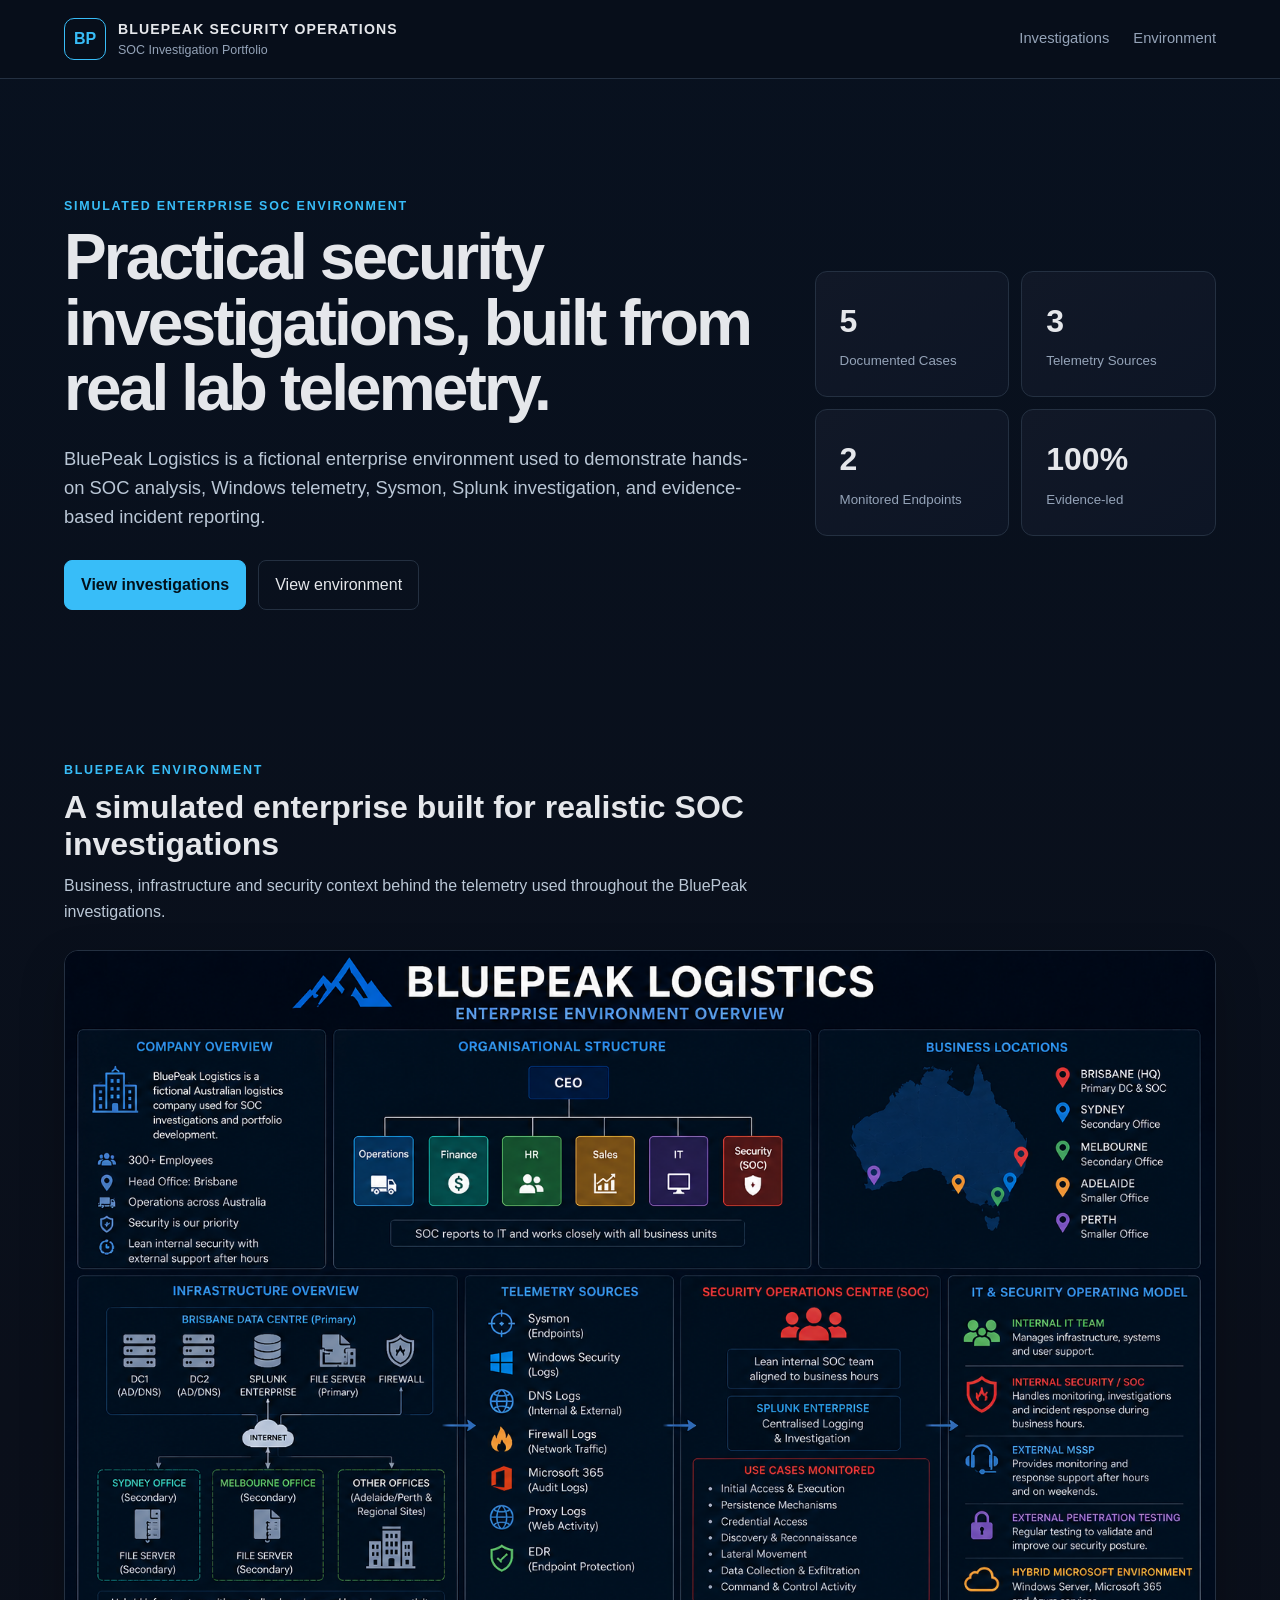
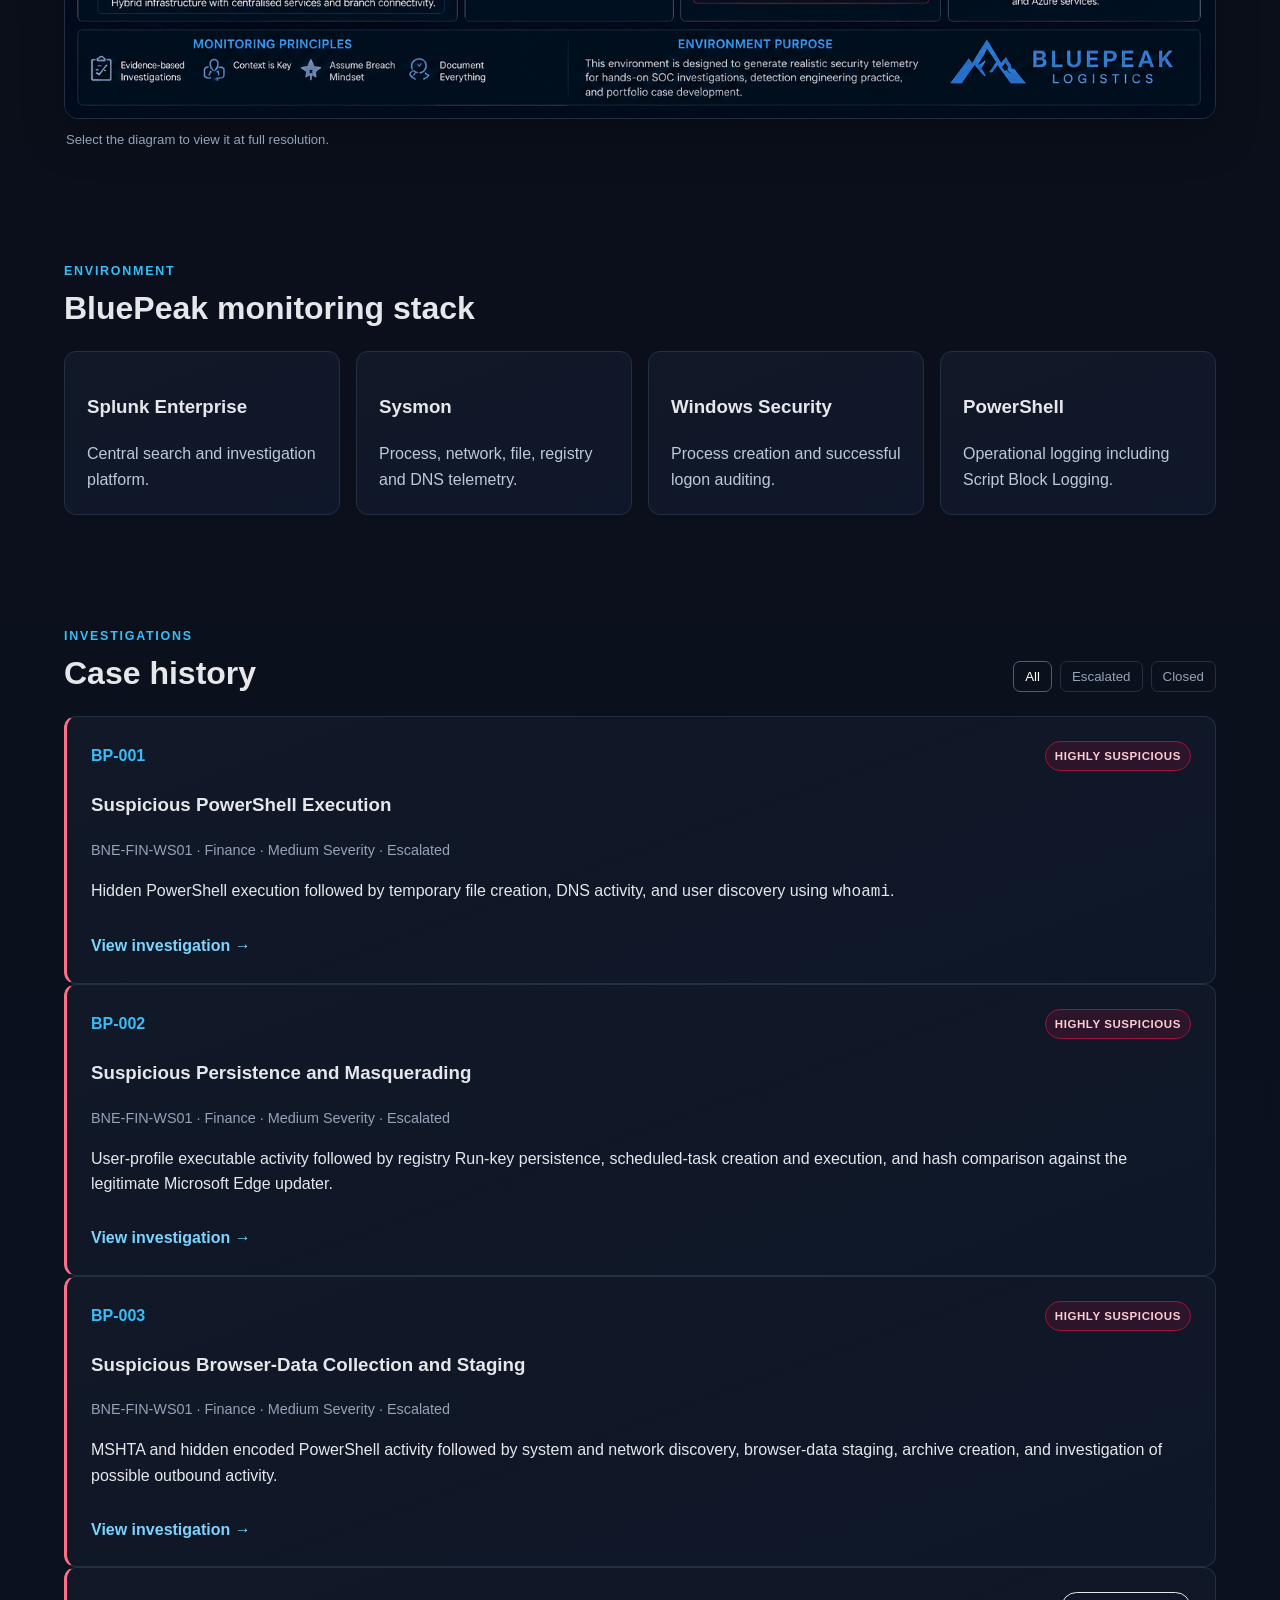
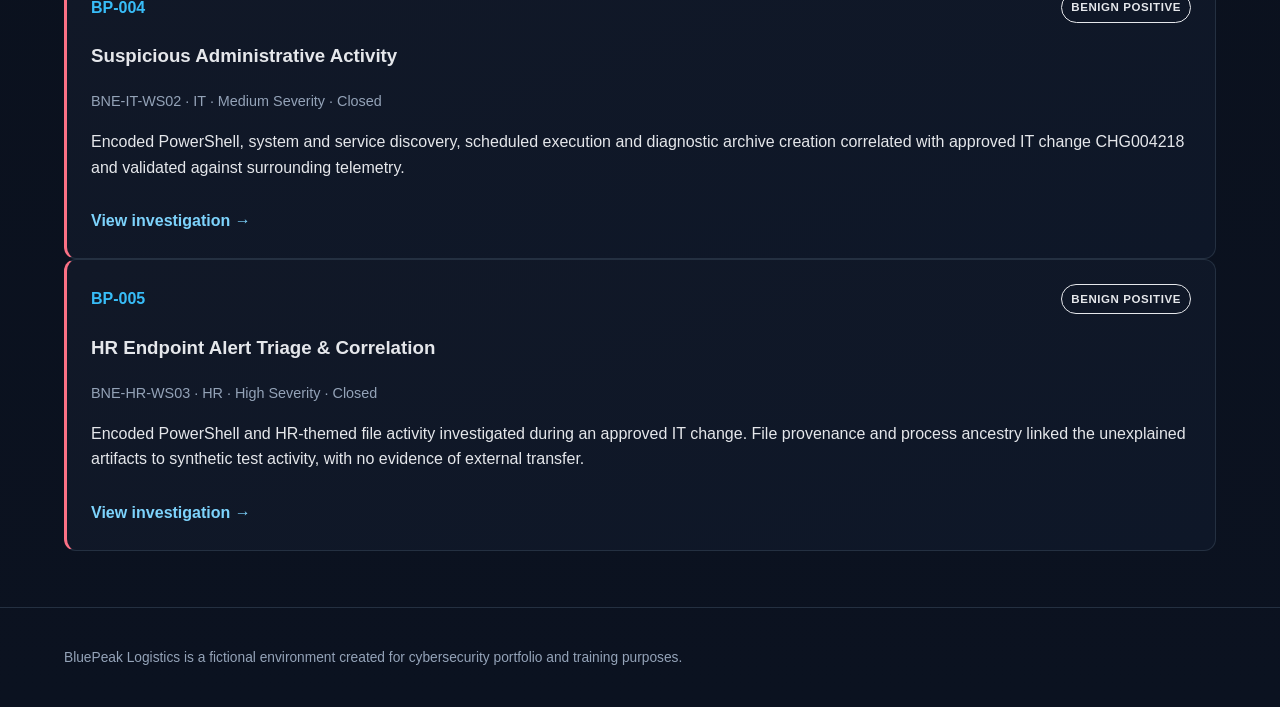
==== commit ab36d03a: "Add BP-005 HR endpoint investigation" ====
--- a/index.html
+++ b/index.html
@@ -1 +1 @@
-<!doctype html><html><head><meta charset="utf-8"><meta name="viewport" content="width=device-width,initial-scale=1"><title>BluePeak SOC Portfolio</title><link rel="stylesheet" href="style.css"></head><body><header class="topbar"><div class="brand"><div class="mark">BP</div><div><div class="brand-name">BLUEPEAK SECURITY OPERATIONS</div><div class="brand-sub">SOC Investigation Portfolio</div></div></div><nav><a href="#investigations">Investigations</a><a href="#environment">Environment</a></nav></header><main><section class="hero"><div><p class="eyebrow">SIMULATED ENTERPRISE SOC ENVIRONMENT</p><h1>Practical security investigations, built from real lab telemetry.</h1><p class="lead">BluePeak Logistics is a fictional enterprise environment used to demonstrate hands-on SOC analysis, Windows telemetry, Sysmon, Splunk investigation, and evidence-based incident reporting.</p><div class="actions"><a class="button primary" href="#investigations">View investigations</a><a class="button" href="#environment">View environment</a></div></div><div class="hero-panel"><div class="metric"><span>4</span><small>Documented Cases</small></div><div class="metric"><span>3</span><small>Telemetry Sources</small></div><div class="metric"><span>2</span><small>Monitored Endpoints</small></div><div class="metric"><span>100%</span><small>Evidence-led</small></div></div></section><section class="section environment-overview"><div class="section-head"><p class="eyebrow">BLUEPEAK ENVIRONMENT</p><h2>A simulated enterprise built for realistic SOC investigations</h2><p class="environment-intro">Business, infrastructure and security context behind the telemetry used throughout the BluePeak investigations.</p></div><a class="environment-visual-link" href="assets/BluePeak-Environment-Overview.png" target="_blank" rel="noopener"><img class="environment-visual" src="assets/BluePeak-Environment-Overview.png" alt="BluePeak Logistics enterprise environment overview showing company structure, infrastructure, SOC monitoring and telemetry"></a><p class="environment-caption">Select the diagram to view it at full resolution.</p></section><section id="environment" class="section"><div class="section-head"><p class="eyebrow">ENVIRONMENT</p><h2>BluePeak monitoring stack</h2></div><div class="cards four"><div class="card"><h3>Splunk Enterprise</h3><p>Central search and investigation platform.</p></div><div class="card"><h3>Sysmon</h3><p>Process, network, file, registry and DNS telemetry.</p></div><div class="card"><h3>Windows Security</h3><p>Process creation and successful logon auditing.</p></div><div class="card"><h3>PowerShell</h3><p>Operational logging including Script Block Logging.</p></div></div></section><section id="investigations" class="section"><div class="section-head row"><div><p class="eyebrow">INVESTIGATIONS</p><h2>Case history</h2></div><div class="filters"><button class="filter active" data-filter="all">All</button><button class="filter" data-filter="escalated">Escalated</button><button class="filter" data-filter="closed">Closed</button></div></div><div class="case-list"><article class="case-card" data-status="escalated"><div class="case-top"><span class="case-id">BP-001</span><span class="badge suspicious">HIGHLY SUSPICIOUS</span></div><h3>Suspicious PowerShell Execution</h3><p class="meta">BNE-FIN-WS01 · Finance · Medium Severity · Escalated</p><p>Hidden PowerShell execution followed by temporary file creation, DNS activity, and user discovery using <code>whoami</code>.</p><a class="case-link" href="cases/BP-001.html">View investigation →</a></article><article class="case-card" data-status="escalated"><div class="case-top"><span class="case-id">BP-002</span><span class="badge suspicious">HIGHLY SUSPICIOUS</span></div><h3>Suspicious Persistence and Masquerading</h3><p class="meta">BNE-FIN-WS01 · Finance · Medium Severity · Escalated</p><p>User-profile executable activity followed by registry Run-key persistence, scheduled-task creation and execution, and hash comparison against the legitimate Microsoft Edge updater.</p><a class="case-link" href="cases/BP-002.html">View investigation →</a></article><article class="case-card" data-status="escalated"><div class="case-top"><span class="case-id">BP-003</span><span class="badge suspicious">HIGHLY SUSPICIOUS</span></div><h3>Suspicious Browser-Data Collection and Staging</h3><p class="meta">BNE-FIN-WS01 · Finance · Medium Severity · Escalated</p><p>MSHTA and hidden encoded PowerShell activity followed by system and network discovery, browser-data staging, archive creation, and investigation of possible outbound activity.</p><a class="case-link" href="cases/BP-003.html">View investigation →</a></article><article class="case-card" data-status="closed"><div class="case-top"><span class="case-id">BP-004</span><span class="badge benign">BENIGN POSITIVE</span></div><h3>Suspicious Administrative Activity</h3><p class="meta">BNE-IT-WS02 · IT · Medium Severity · Closed</p><p>Encoded PowerShell, system and service discovery, scheduled execution and diagnostic archive creation correlated with approved IT change CHG004218 and validated against surrounding telemetry.</p><a class="case-link" href="cases/BP-004.html">View investigation →</a></article></div></section></main><footer><p>BluePeak Logistics is a fictional environment created for cybersecurity portfolio and training purposes.</p></footer><script src="script.js"></script></body></html>+<!doctype html><html><head><meta charset="utf-8"><meta name="viewport" content="width=device-width,initial-scale=1"><title>BluePeak SOC Portfolio</title><link rel="stylesheet" href="style.css"></head><body><header class="topbar"><div class="brand"><div class="mark">BP</div><div><div class="brand-name">BLUEPEAK SECURITY OPERATIONS</div><div class="brand-sub">SOC Investigation Portfolio</div></div></div><nav><a href="#investigations">Investigations</a><a href="#environment">Environment</a></nav></header><main><section class="hero"><div><p class="eyebrow">SIMULATED ENTERPRISE SOC ENVIRONMENT</p><h1>Practical security investigations, built from real lab telemetry.</h1><p class="lead">BluePeak Logistics is a fictional enterprise environment used to demonstrate hands-on SOC analysis, Windows telemetry, Sysmon, Splunk investigation, and evidence-based incident reporting.</p><div class="actions"><a class="button primary" href="#investigations">View investigations</a><a class="button" href="#environment">View environment</a></div></div><div class="hero-panel"><div class="metric"><span>5</span><small>Documented Cases</small></div><div class="metric"><span>3</span><small>Telemetry Sources</small></div><div class="metric"><span>2</span><small>Monitored Endpoints</small></div><div class="metric"><span>100%</span><small>Evidence-led</small></div></div></section><section class="section environment-overview"><div class="section-head"><p class="eyebrow">BLUEPEAK ENVIRONMENT</p><h2>A simulated enterprise built for realistic SOC investigations</h2><p class="environment-intro">Business, infrastructure and security context behind the telemetry used throughout the BluePeak investigations.</p></div><a class="environment-visual-link" href="assets/BluePeak-Environment-Overview.png" target="_blank" rel="noopener"><img class="environment-visual" src="assets/BluePeak-Environment-Overview.png" alt="BluePeak Logistics enterprise environment overview showing company structure, infrastructure, SOC monitoring and telemetry"></a><p class="environment-caption">Select the diagram to view it at full resolution.</p></section><section id="environment" class="section"><div class="section-head"><p class="eyebrow">ENVIRONMENT</p><h2>BluePeak monitoring stack</h2></div><div class="cards four"><div class="card"><h3>Splunk Enterprise</h3><p>Central search and investigation platform.</p></div><div class="card"><h3>Sysmon</h3><p>Process, network, file, registry and DNS telemetry.</p></div><div class="card"><h3>Windows Security</h3><p>Process creation and successful logon auditing.</p></div><div class="card"><h3>PowerShell</h3><p>Operational logging including Script Block Logging.</p></div></div></section><section id="investigations" class="section"><div class="section-head row"><div><p class="eyebrow">INVESTIGATIONS</p><h2>Case history</h2></div><div class="filters"><button class="filter active" data-filter="all">All</button><button class="filter" data-filter="escalated">Escalated</button><button class="filter" data-filter="closed">Closed</button></div></div><div class="case-list"><article class="case-card" data-status="escalated"><div class="case-top"><span class="case-id">BP-001</span><span class="badge suspicious">HIGHLY SUSPICIOUS</span></div><h3>Suspicious PowerShell Execution</h3><p class="meta">BNE-FIN-WS01 · Finance · Medium Severity · Escalated</p><p>Hidden PowerShell execution followed by temporary file creation, DNS activity, and user discovery using <code>whoami</code>.</p><a class="case-link" href="cases/BP-001.html">View investigation →</a></article><article class="case-card" data-status="escalated"><div class="case-top"><span class="case-id">BP-002</span><span class="badge suspicious">HIGHLY SUSPICIOUS</span></div><h3>Suspicious Persistence and Masquerading</h3><p class="meta">BNE-FIN-WS01 · Finance · Medium Severity · Escalated</p><p>User-profile executable activity followed by registry Run-key persistence, scheduled-task creation and execution, and hash comparison against the legitimate Microsoft Edge updater.</p><a class="case-link" href="cases/BP-002.html">View investigation →</a></article><article class="case-card" data-status="escalated"><div class="case-top"><span class="case-id">BP-003</span><span class="badge suspicious">HIGHLY SUSPICIOUS</span></div><h3>Suspicious Browser-Data Collection and Staging</h3><p class="meta">BNE-FIN-WS01 · Finance · Medium Severity · Escalated</p><p>MSHTA and hidden encoded PowerShell activity followed by system and network discovery, browser-data staging, archive creation, and investigation of possible outbound activity.</p><a class="case-link" href="cases/BP-003.html">View investigation →</a></article><article class="case-card" data-status="closed"><div class="case-top"><span class="case-id">BP-004</span><span class="badge benign">BENIGN POSITIVE</span></div><h3>Suspicious Administrative Activity</h3><p class="meta">BNE-IT-WS02 · IT · Medium Severity · Closed</p><p>Encoded PowerShell, system and service discovery, scheduled execution and diagnostic archive creation correlated with approved IT change CHG004218 and validated against surrounding telemetry.</p><a class="case-link" href="cases/BP-004.html">View investigation →</a></article><article class="case-card" data-status="closed"><div class="case-top"><span class="case-id">BP-005</span><span class="badge benign">BENIGN POSITIVE</span></div><h3>HR Endpoint Alert Triage &amp; Correlation</h3><p class="meta">BNE-HR-WS03 · HR · High Severity · Closed</p><p>Encoded PowerShell and HR-themed file activity investigated during an approved IT change. File provenance and process ancestry linked the unexplained artifacts to synthetic test activity, with no evidence of external transfer.</p><a class="case-link" href="cases/BP-005.html">View investigation →</a></article></div></section></main><footer><p>BluePeak Logistics is a fictional environment created for cybersecurity portfolio and training purposes.</p></footer><script src="script.js"></script></body></html>
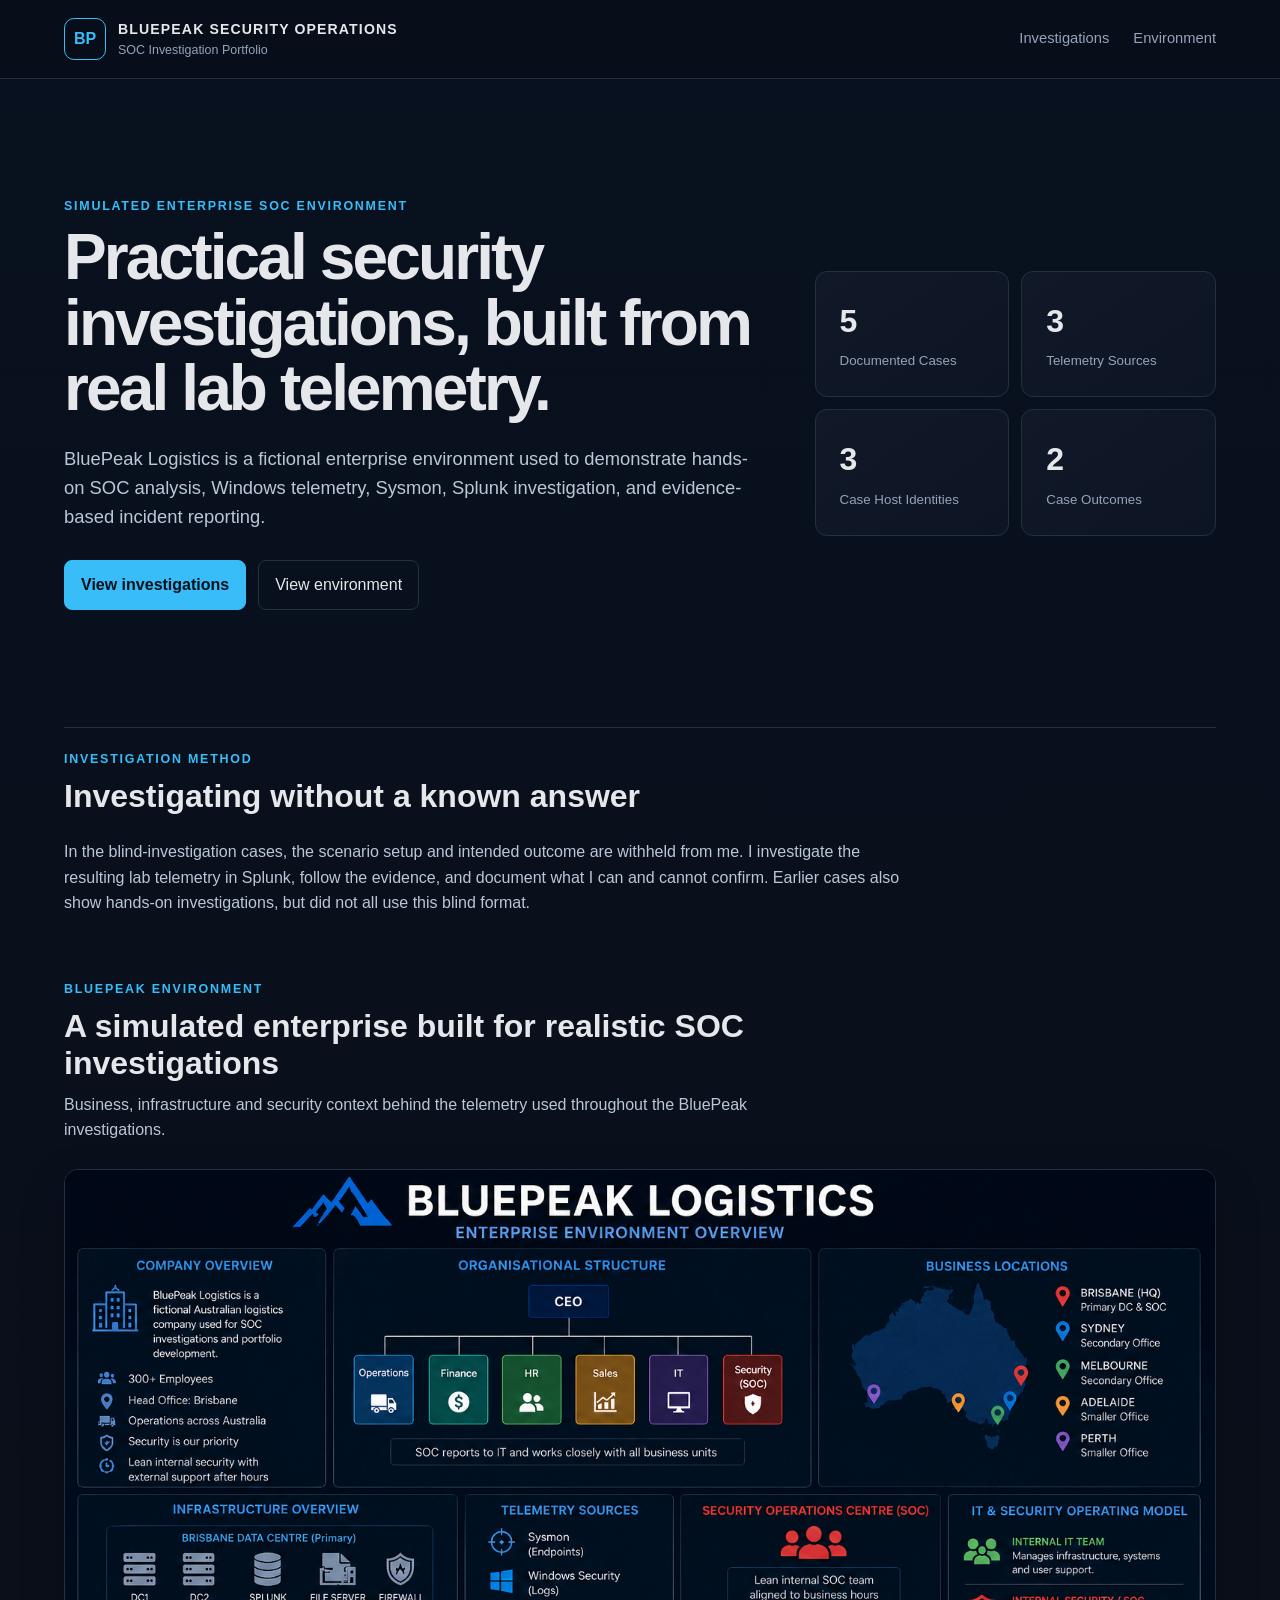
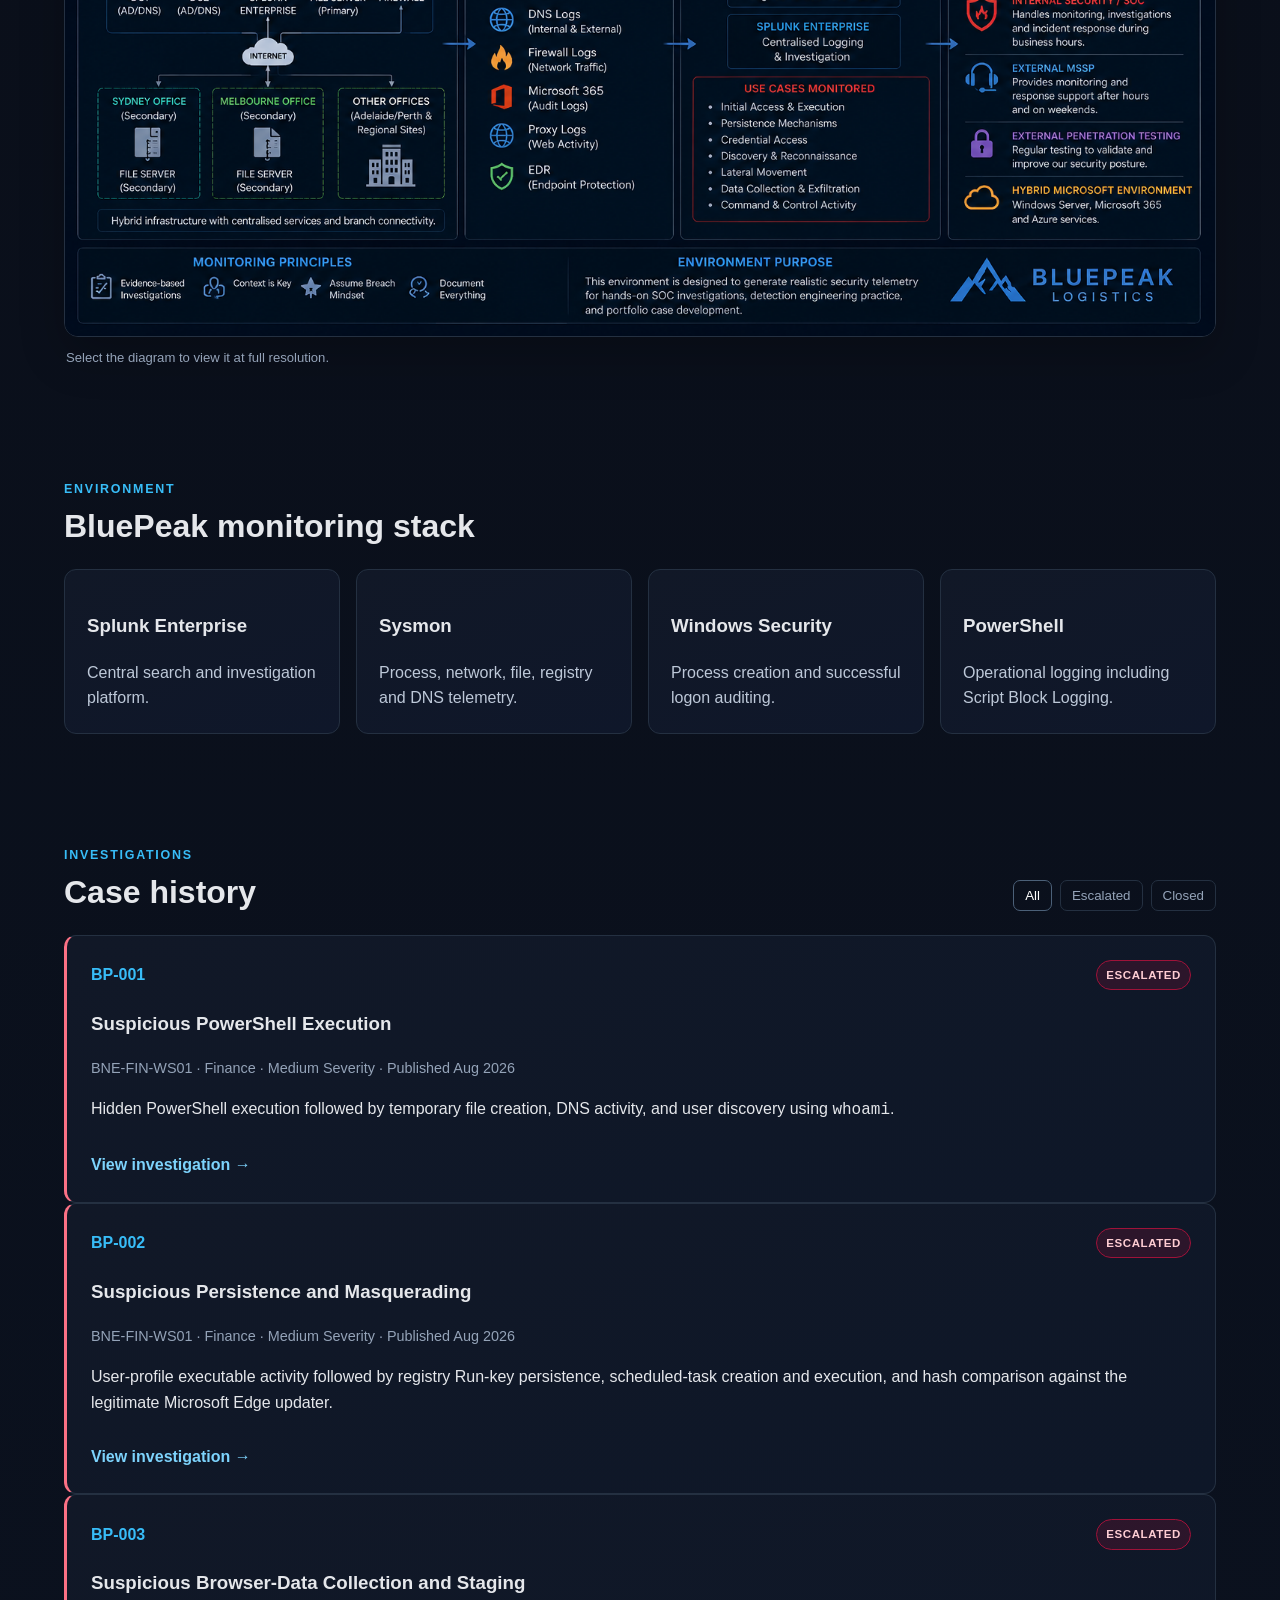
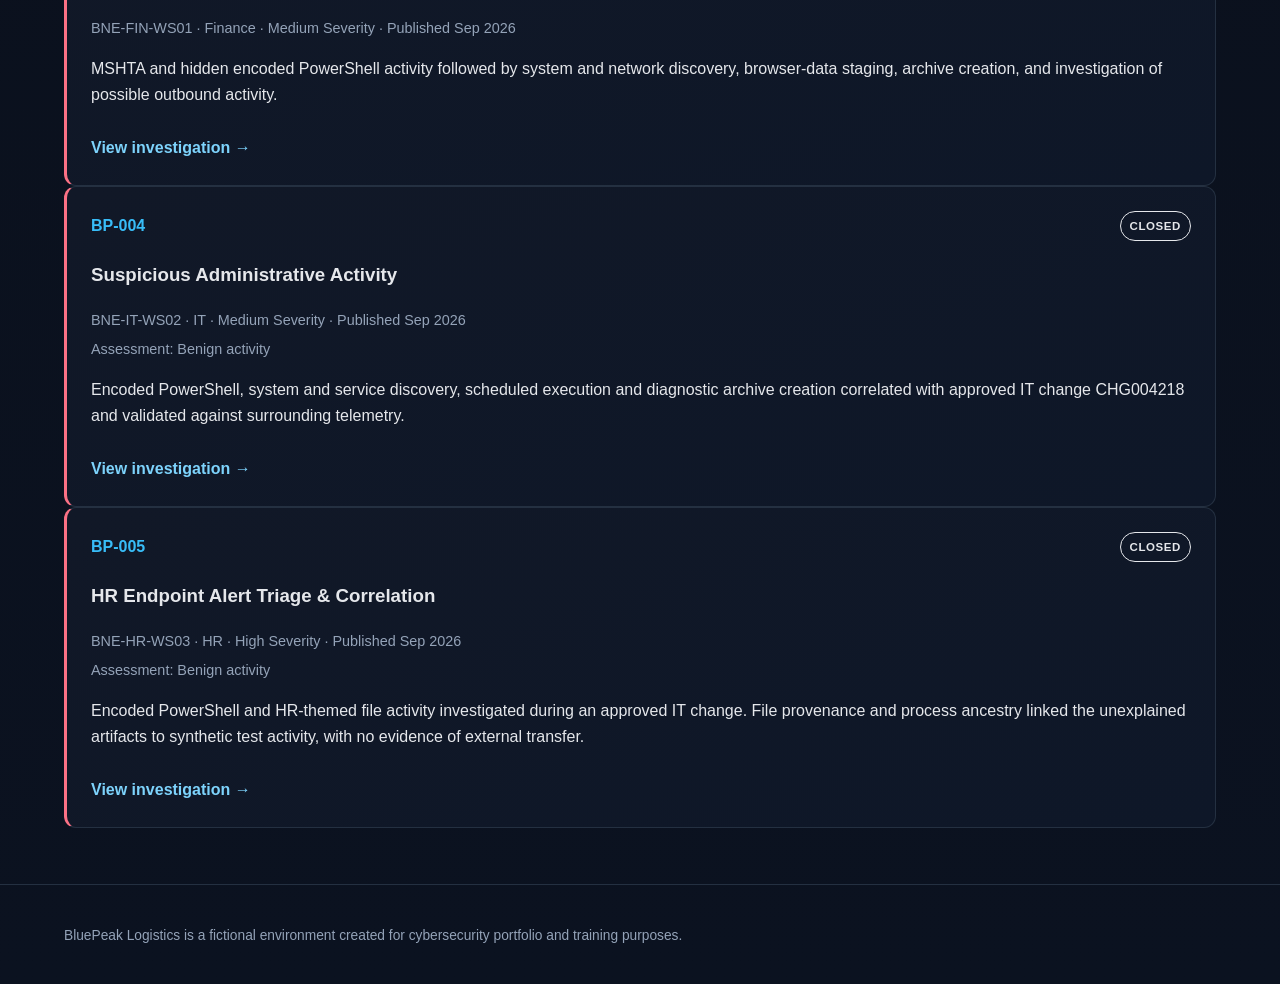
==== commit d8da1250: "Clarify case outcomes and refresh portfolio presentation" ====
--- a/index.html
+++ b/index.html
@@ -1 +1 @@
-<!doctype html><html><head><meta charset="utf-8"><meta name="viewport" content="width=device-width,initial-scale=1"><title>BluePeak SOC Portfolio</title><link rel="stylesheet" href="style.css"></head><body><header class="topbar"><div class="brand"><div class="mark">BP</div><div><div class="brand-name">BLUEPEAK SECURITY OPERATIONS</div><div class="brand-sub">SOC Investigation Portfolio</div></div></div><nav><a href="#investigations">Investigations</a><a href="#environment">Environment</a></nav></header><main><section class="hero"><div><p class="eyebrow">SIMULATED ENTERPRISE SOC ENVIRONMENT</p><h1>Practical security investigations, built from real lab telemetry.</h1><p class="lead">BluePeak Logistics is a fictional enterprise environment used to demonstrate hands-on SOC analysis, Windows telemetry, Sysmon, Splunk investigation, and evidence-based incident reporting.</p><div class="actions"><a class="button primary" href="#investigations">View investigations</a><a class="button" href="#environment">View environment</a></div></div><div class="hero-panel"><div class="metric"><span>5</span><small>Documented Cases</small></div><div class="metric"><span>3</span><small>Telemetry Sources</small></div><div class="metric"><span>2</span><small>Monitored Endpoints</small></div><div class="metric"><span>100%</span><small>Evidence-led</small></div></div></section><section class="section environment-overview"><div class="section-head"><p class="eyebrow">BLUEPEAK ENVIRONMENT</p><h2>A simulated enterprise built for realistic SOC investigations</h2><p class="environment-intro">Business, infrastructure and security context behind the telemetry used throughout the BluePeak investigations.</p></div><a class="environment-visual-link" href="assets/BluePeak-Environment-Overview.png" target="_blank" rel="noopener"><img class="environment-visual" src="assets/BluePeak-Environment-Overview.png" alt="BluePeak Logistics enterprise environment overview showing company structure, infrastructure, SOC monitoring and telemetry"></a><p class="environment-caption">Select the diagram to view it at full resolution.</p></section><section id="environment" class="section"><div class="section-head"><p class="eyebrow">ENVIRONMENT</p><h2>BluePeak monitoring stack</h2></div><div class="cards four"><div class="card"><h3>Splunk Enterprise</h3><p>Central search and investigation platform.</p></div><div class="card"><h3>Sysmon</h3><p>Process, network, file, registry and DNS telemetry.</p></div><div class="card"><h3>Windows Security</h3><p>Process creation and successful logon auditing.</p></div><div class="card"><h3>PowerShell</h3><p>Operational logging including Script Block Logging.</p></div></div></section><section id="investigations" class="section"><div class="section-head row"><div><p class="eyebrow">INVESTIGATIONS</p><h2>Case history</h2></div><div class="filters"><button class="filter active" data-filter="all">All</button><button class="filter" data-filter="escalated">Escalated</button><button class="filter" data-filter="closed">Closed</button></div></div><div class="case-list"><article class="case-card" data-status="escalated"><div class="case-top"><span class="case-id">BP-001</span><span class="badge suspicious">HIGHLY SUSPICIOUS</span></div><h3>Suspicious PowerShell Execution</h3><p class="meta">BNE-FIN-WS01 · Finance · Medium Severity · Escalated</p><p>Hidden PowerShell execution followed by temporary file creation, DNS activity, and user discovery using <code>whoami</code>.</p><a class="case-link" href="cases/BP-001.html">View investigation →</a></article><article class="case-card" data-status="escalated"><div class="case-top"><span class="case-id">BP-002</span><span class="badge suspicious">HIGHLY SUSPICIOUS</span></div><h3>Suspicious Persistence and Masquerading</h3><p class="meta">BNE-FIN-WS01 · Finance · Medium Severity · Escalated</p><p>User-profile executable activity followed by registry Run-key persistence, scheduled-task creation and execution, and hash comparison against the legitimate Microsoft Edge updater.</p><a class="case-link" href="cases/BP-002.html">View investigation →</a></article><article class="case-card" data-status="escalated"><div class="case-top"><span class="case-id">BP-003</span><span class="badge suspicious">HIGHLY SUSPICIOUS</span></div><h3>Suspicious Browser-Data Collection and Staging</h3><p class="meta">BNE-FIN-WS01 · Finance · Medium Severity · Escalated</p><p>MSHTA and hidden encoded PowerShell activity followed by system and network discovery, browser-data staging, archive creation, and investigation of possible outbound activity.</p><a class="case-link" href="cases/BP-003.html">View investigation →</a></article><article class="case-card" data-status="closed"><div class="case-top"><span class="case-id">BP-004</span><span class="badge benign">BENIGN POSITIVE</span></div><h3>Suspicious Administrative Activity</h3><p class="meta">BNE-IT-WS02 · IT · Medium Severity · Closed</p><p>Encoded PowerShell, system and service discovery, scheduled execution and diagnostic archive creation correlated with approved IT change CHG004218 and validated against surrounding telemetry.</p><a class="case-link" href="cases/BP-004.html">View investigation →</a></article><article class="case-card" data-status="closed"><div class="case-top"><span class="case-id">BP-005</span><span class="badge benign">BENIGN POSITIVE</span></div><h3>HR Endpoint Alert Triage &amp; Correlation</h3><p class="meta">BNE-HR-WS03 · HR · High Severity · Closed</p><p>Encoded PowerShell and HR-themed file activity investigated during an approved IT change. File provenance and process ancestry linked the unexplained artifacts to synthetic test activity, with no evidence of external transfer.</p><a class="case-link" href="cases/BP-005.html">View investigation →</a></article></div></section></main><footer><p>BluePeak Logistics is a fictional environment created for cybersecurity portfolio and training purposes.</p></footer><script src="script.js"></script></body></html>+<!doctype html><html><head><meta charset="utf-8"><meta name="viewport" content="width=device-width,initial-scale=1"><title>BluePeak SOC Portfolio</title><link rel="stylesheet" href="style.css"></head><body><header class="topbar"><div class="brand"><div class="mark">BP</div><div><div class="brand-name">BLUEPEAK SECURITY OPERATIONS</div><div class="brand-sub">SOC Investigation Portfolio</div></div></div><nav><a href="#investigations">Investigations</a><a href="#environment">Environment</a></nav></header><main><section class="hero"><div><p class="eyebrow">SIMULATED ENTERPRISE SOC ENVIRONMENT</p><h1>Practical security investigations, built from real lab telemetry.</h1><p class="lead">BluePeak Logistics is a fictional enterprise environment used to demonstrate hands-on SOC analysis, Windows telemetry, Sysmon, Splunk investigation, and evidence-based incident reporting.</p><div class="actions"><a class="button primary" href="#investigations">View investigations</a><a class="button" href="#environment">View environment</a></div></div><div class="hero-panel"><div class="metric"><span>5</span><small>Documented Cases</small></div><div class="metric"><span>3</span><small>Telemetry Sources</small></div><div class="metric"><span>3</span><small>Case Host Identities</small></div><div class="metric"><span>2</span><small>Case Outcomes</small></div></div></section><section class="section method"><div class="section-head"><p class="eyebrow">INVESTIGATION METHOD</p><h2>Investigating without a known answer</h2></div><p>In the blind-investigation cases, the scenario setup and intended outcome are withheld from me. I investigate the resulting lab telemetry in Splunk, follow the evidence, and document what I can and cannot confirm. Earlier cases also show hands-on investigations, but did not all use this blind format.</p></section><section class="section environment-overview"><div class="section-head"><p class="eyebrow">BLUEPEAK ENVIRONMENT</p><h2>A simulated enterprise built for realistic SOC investigations</h2><p class="environment-intro">Business, infrastructure and security context behind the telemetry used throughout the BluePeak investigations.</p></div><a class="environment-visual-link" href="assets/BluePeak-Environment-Overview.png" target="_blank" rel="noopener"><img class="environment-visual" src="assets/BluePeak-Environment-Overview.png" alt="BluePeak Logistics enterprise environment overview showing company structure, infrastructure, SOC monitoring and telemetry"></a><p class="environment-caption">Select the diagram to view it at full resolution.</p></section><section id="environment" class="section"><div class="section-head"><p class="eyebrow">ENVIRONMENT</p><h2>BluePeak monitoring stack</h2></div><div class="cards four"><div class="card"><h3>Splunk Enterprise</h3><p>Central search and investigation platform.</p></div><div class="card"><h3>Sysmon</h3><p>Process, network, file, registry and DNS telemetry.</p></div><div class="card"><h3>Windows Security</h3><p>Process creation and successful logon auditing.</p></div><div class="card"><h3>PowerShell</h3><p>Operational logging including Script Block Logging.</p></div></div></section><section id="investigations" class="section"><div class="section-head row"><div><p class="eyebrow">INVESTIGATIONS</p><h2>Case history</h2></div><div class="filters"><button class="filter active" data-filter="all">All</button><button class="filter" data-filter="escalated">Escalated</button><button class="filter" data-filter="closed">Closed</button></div></div><div class="case-list"><article class="case-card" data-status="escalated"><div class="case-top"><span class="case-id">BP-001</span><span class="badge suspicious">ESCALATED</span></div><h3>Suspicious PowerShell Execution</h3><p class="meta">BNE-FIN-WS01 · Finance · Medium Severity · Published Aug 2026</p><p>Hidden PowerShell execution followed by temporary file creation, DNS activity, and user discovery using <code>whoami</code>.</p><a class="case-link" href="cases/BP-001.html">View investigation →</a></article><article class="case-card" data-status="escalated"><div class="case-top"><span class="case-id">BP-002</span><span class="badge suspicious">ESCALATED</span></div><h3>Suspicious Persistence and Masquerading</h3><p class="meta">BNE-FIN-WS01 · Finance · Medium Severity · Published Aug 2026</p><p>User-profile executable activity followed by registry Run-key persistence, scheduled-task creation and execution, and hash comparison against the legitimate Microsoft Edge updater.</p><a class="case-link" href="cases/BP-002.html">View investigation →</a></article><article class="case-card" data-status="escalated"><div class="case-top"><span class="case-id">BP-003</span><span class="badge suspicious">ESCALATED</span></div><h3>Suspicious Browser-Data Collection and Staging</h3><p class="meta">BNE-FIN-WS01 · Finance · Medium Severity · Published Sep 2026</p><p>MSHTA and hidden encoded PowerShell activity followed by system and network discovery, browser-data staging, archive creation, and investigation of possible outbound activity.</p><a class="case-link" href="cases/BP-003.html">View investigation →</a></article><article class="case-card" data-status="closed"><div class="case-top"><span class="case-id">BP-004</span><span class="badge benign">CLOSED</span></div><h3>Suspicious Administrative Activity</h3><p class="meta">BNE-IT-WS02 · IT · Medium Severity · Published Sep 2026</p><p class="assessment">Assessment: Benign activity</p><p>Encoded PowerShell, system and service discovery, scheduled execution and diagnostic archive creation correlated with approved IT change CHG004218 and validated against surrounding telemetry.</p><a class="case-link" href="cases/BP-004.html">View investigation →</a></article><article class="case-card" data-status="closed"><div class="case-top"><span class="case-id">BP-005</span><span class="badge benign">CLOSED</span></div><h3>HR Endpoint Alert Triage &amp; Correlation</h3><p class="meta">BNE-HR-WS03 · HR · High Severity · Published Sep 2026</p><p class="assessment">Assessment: Benign activity</p><p>Encoded PowerShell and HR-themed file activity investigated during an approved IT change. File provenance and process ancestry linked the unexplained artifacts to synthetic test activity, with no evidence of external transfer.</p><a class="case-link" href="cases/BP-005.html">View investigation →</a></article></div></section></main><footer><p>BluePeak Logistics is a fictional environment created for cybersecurity portfolio and training purposes.</p></footer><script src="script.js"></script></body></html>
--- a/style.css
+++ b/style.css
@@ -193,4 +193,10 @@
     .case-facts span {
         border-bottom: 1px solid var(--line);
     }
-}+}
+.method {padding-top:22px;padding-bottom:30px;border-top:1px solid var(--line)}
+.method p:not(.eyebrow) {max-width:840px;color:#bac7d6;margin:0}
+.assessment,.case-assessment,.case-published {color:var(--muted);font-size:.9rem}
+.assessment {margin:-8px 0 8px}
+.case-published {margin:0 0 12px}
+.case-assessment {margin:12px 0 0}
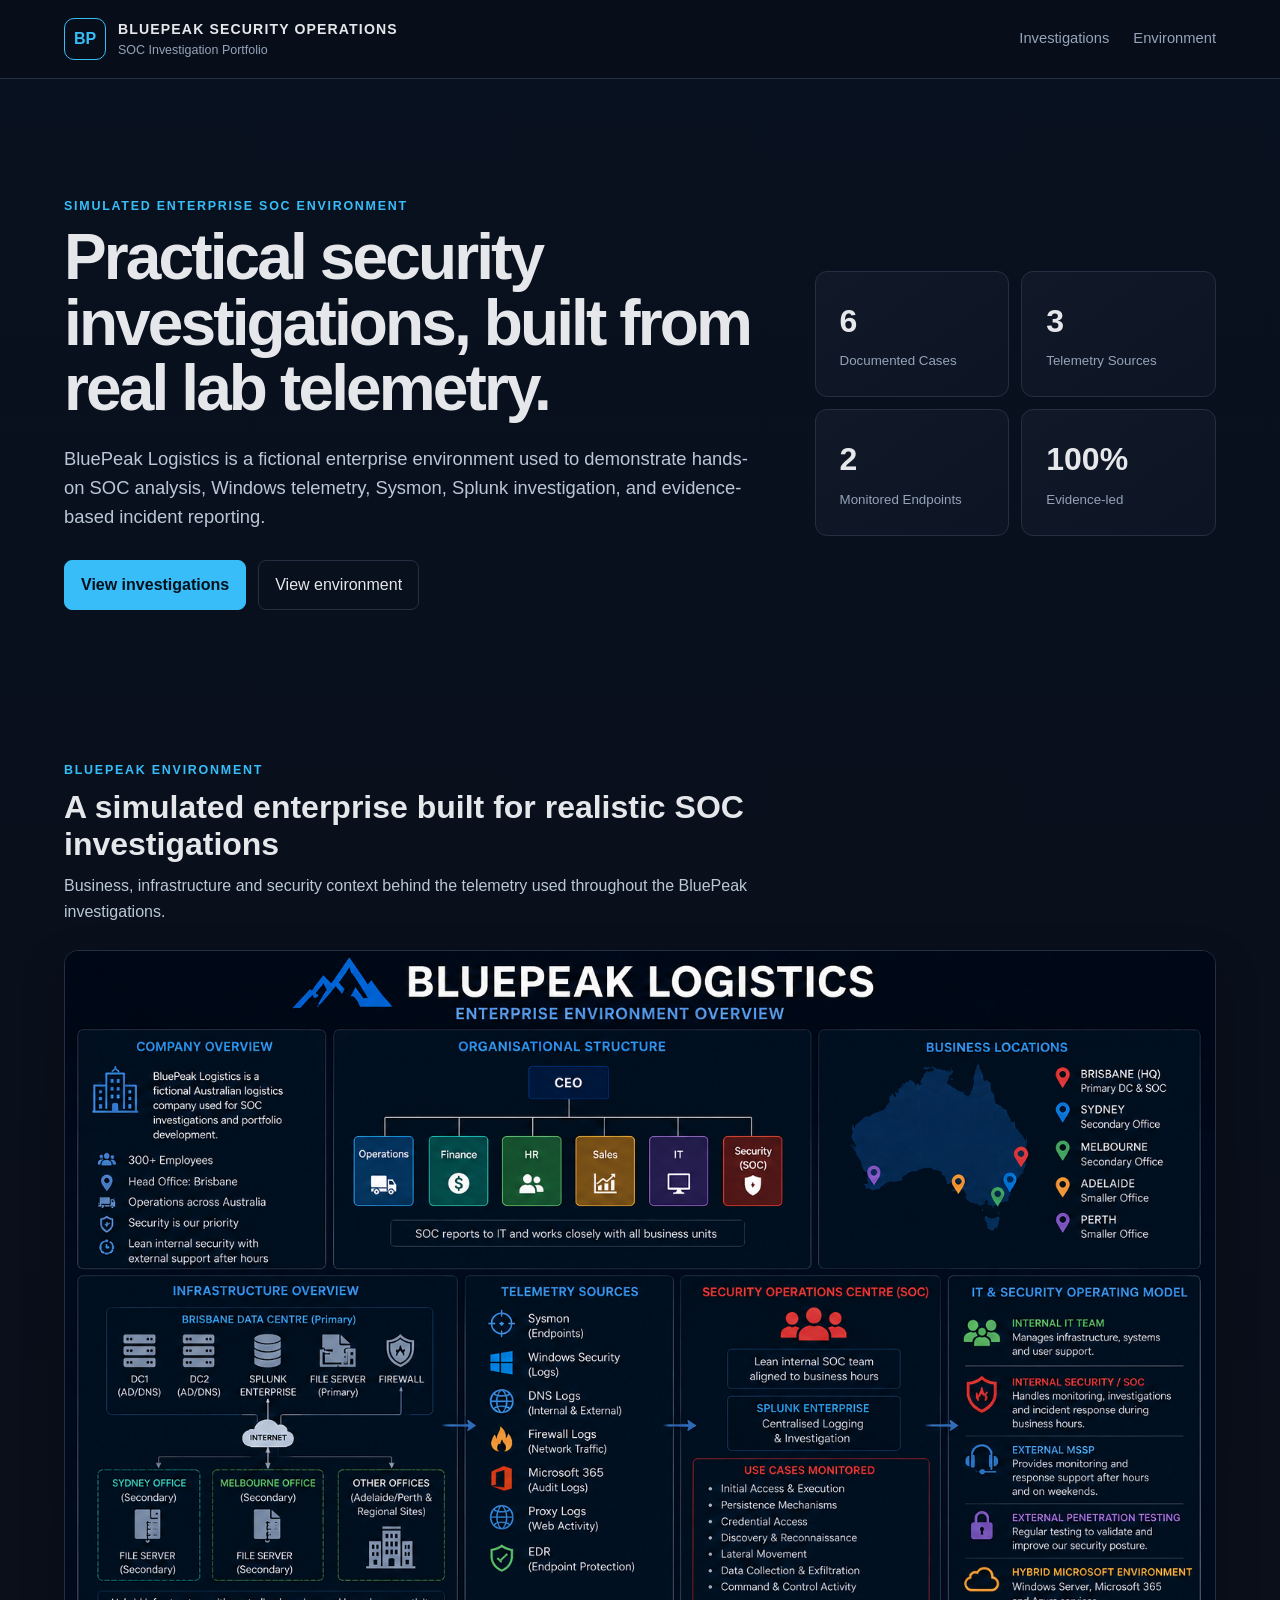
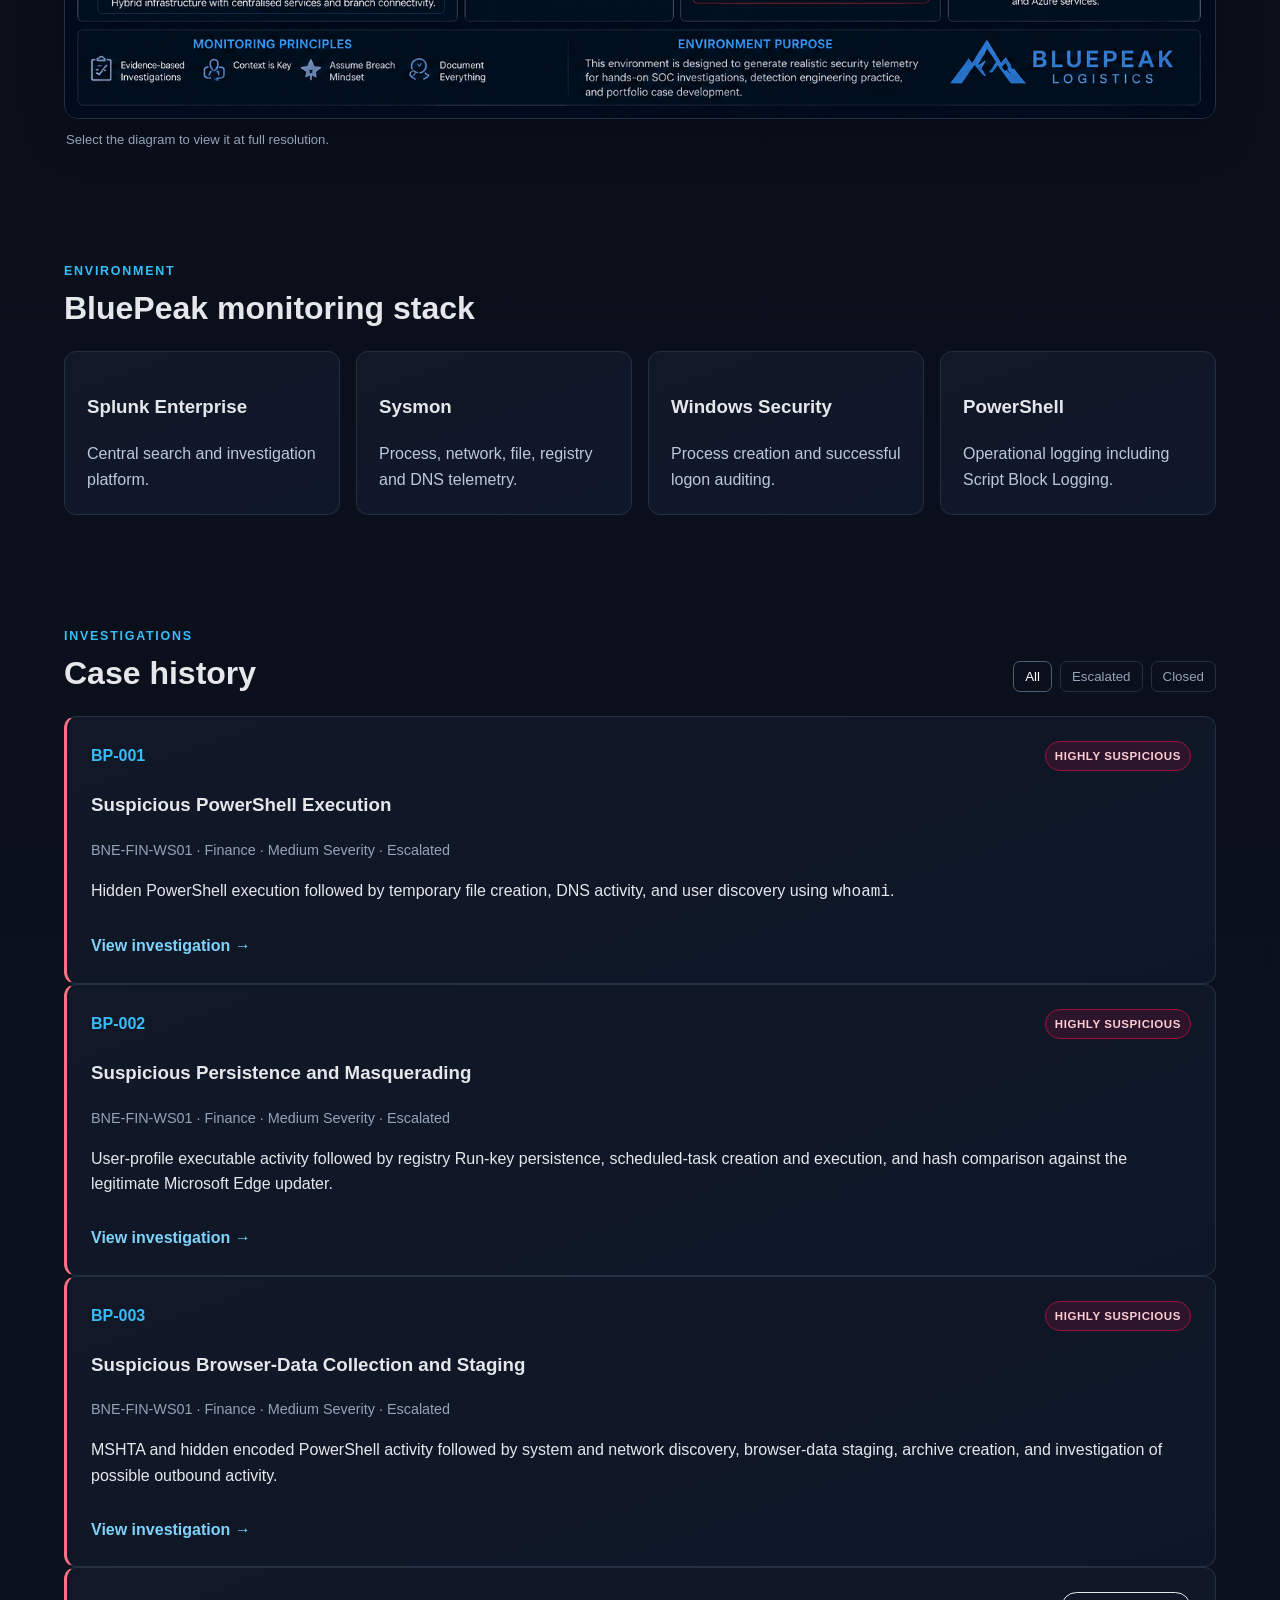
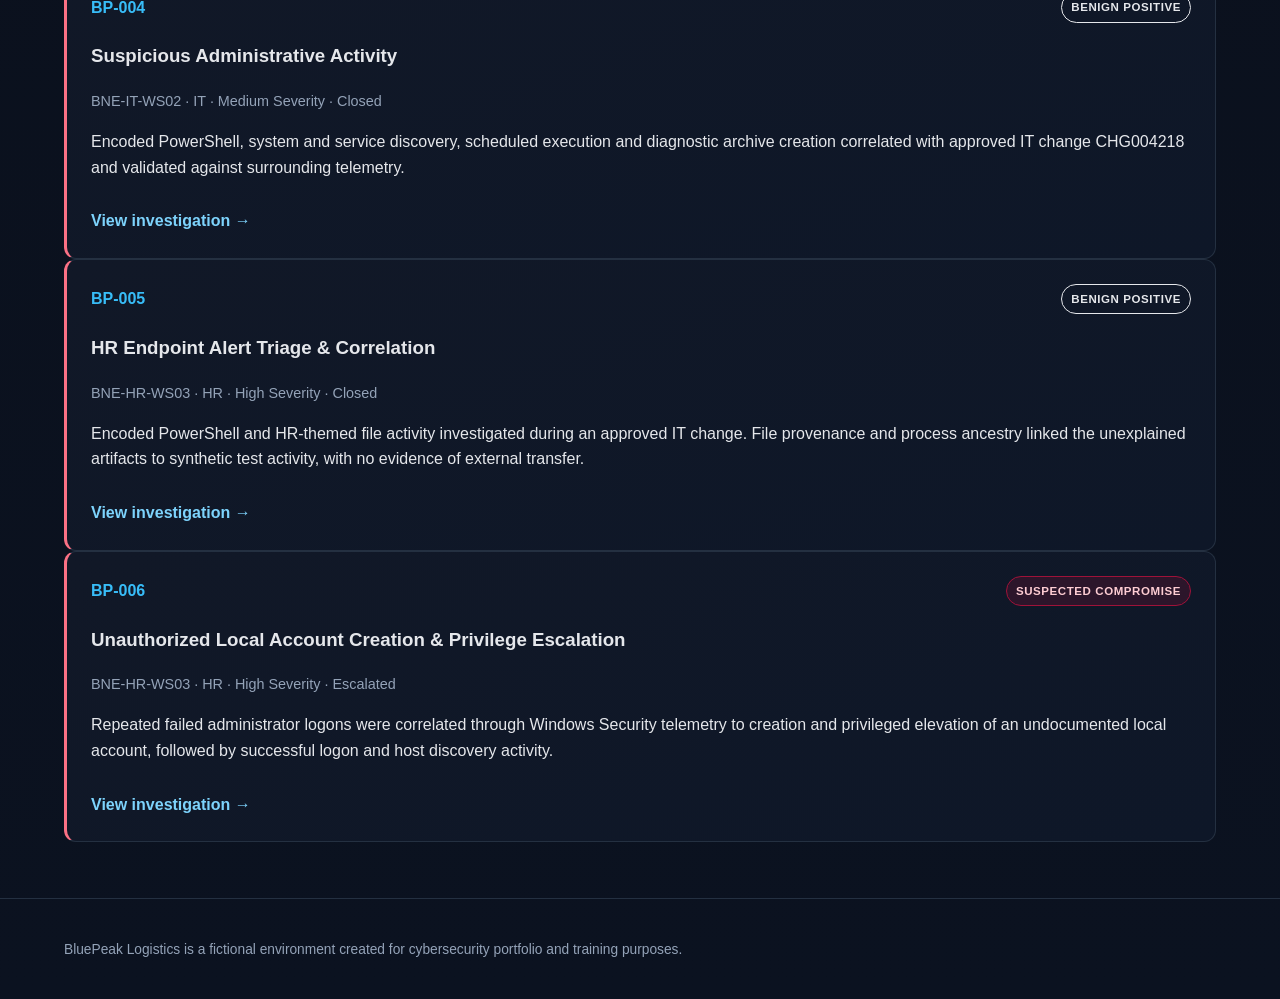
==== commit 70eede4c: "Add BP-006 account persistence investigation" ====
--- a/index.html
+++ b/index.html
@@ -1 +1 @@
-<!doctype html><html><head><meta charset="utf-8"><meta name="viewport" content="width=device-width,initial-scale=1"><title>BluePeak SOC Portfolio</title><link rel="stylesheet" href="style.css"></head><body><header class="topbar"><div class="brand"><div class="mark">BP</div><div><div class="brand-name">BLUEPEAK SECURITY OPERATIONS</div><div class="brand-sub">SOC Investigation Portfolio</div></div></div><nav><a href="#investigations">Investigations</a><a href="#environment">Environment</a></nav></header><main><section class="hero"><div><p class="eyebrow">SIMULATED ENTERPRISE SOC ENVIRONMENT</p><h1>Practical security investigations, built from real lab telemetry.</h1><p class="lead">BluePeak Logistics is a fictional enterprise environment used to demonstrate hands-on SOC analysis, Windows telemetry, Sysmon, Splunk investigation, and evidence-based incident reporting.</p><div class="actions"><a class="button primary" href="#investigations">View investigations</a><a class="button" href="#environment">View environment</a></div></div><div class="hero-panel"><div class="metric"><span>5</span><small>Documented Cases</small></div><div class="metric"><span>3</span><small>Telemetry Sources</small></div><div class="metric"><span>3</span><small>Case Host Identities</small></div><div class="metric"><span>2</span><small>Case Outcomes</small></div></div></section><section class="section method"><div class="section-head"><p class="eyebrow">INVESTIGATION METHOD</p><h2>Investigating without a known answer</h2></div><p>In the blind-investigation cases, the scenario setup and intended outcome are withheld from me. I investigate the resulting lab telemetry in Splunk, follow the evidence, and document what I can and cannot confirm. Earlier cases also show hands-on investigations, but did not all use this blind format.</p></section><section class="section environment-overview"><div class="section-head"><p class="eyebrow">BLUEPEAK ENVIRONMENT</p><h2>A simulated enterprise built for realistic SOC investigations</h2><p class="environment-intro">Business, infrastructure and security context behind the telemetry used throughout the BluePeak investigations.</p></div><a class="environment-visual-link" href="assets/BluePeak-Environment-Overview.png" target="_blank" rel="noopener"><img class="environment-visual" src="assets/BluePeak-Environment-Overview.png" alt="BluePeak Logistics enterprise environment overview showing company structure, infrastructure, SOC monitoring and telemetry"></a><p class="environment-caption">Select the diagram to view it at full resolution.</p></section><section id="environment" class="section"><div class="section-head"><p class="eyebrow">ENVIRONMENT</p><h2>BluePeak monitoring stack</h2></div><div class="cards four"><div class="card"><h3>Splunk Enterprise</h3><p>Central search and investigation platform.</p></div><div class="card"><h3>Sysmon</h3><p>Process, network, file, registry and DNS telemetry.</p></div><div class="card"><h3>Windows Security</h3><p>Process creation and successful logon auditing.</p></div><div class="card"><h3>PowerShell</h3><p>Operational logging including Script Block Logging.</p></div></div></section><section id="investigations" class="section"><div class="section-head row"><div><p class="eyebrow">INVESTIGATIONS</p><h2>Case history</h2></div><div class="filters"><button class="filter active" data-filter="all">All</button><button class="filter" data-filter="escalated">Escalated</button><button class="filter" data-filter="closed">Closed</button></div></div><div class="case-list"><article class="case-card" data-status="escalated"><div class="case-top"><span class="case-id">BP-001</span><span class="badge suspicious">ESCALATED</span></div><h3>Suspicious PowerShell Execution</h3><p class="meta">BNE-FIN-WS01 · Finance · Medium Severity · Published Aug 2026</p><p>Hidden PowerShell execution followed by temporary file creation, DNS activity, and user discovery using <code>whoami</code>.</p><a class="case-link" href="cases/BP-001.html">View investigation →</a></article><article class="case-card" data-status="escalated"><div class="case-top"><span class="case-id">BP-002</span><span class="badge suspicious">ESCALATED</span></div><h3>Suspicious Persistence and Masquerading</h3><p class="meta">BNE-FIN-WS01 · Finance · Medium Severity · Published Aug 2026</p><p>User-profile executable activity followed by registry Run-key persistence, scheduled-task creation and execution, and hash comparison against the legitimate Microsoft Edge updater.</p><a class="case-link" href="cases/BP-002.html">View investigation →</a></article><article class="case-card" data-status="escalated"><div class="case-top"><span class="case-id">BP-003</span><span class="badge suspicious">ESCALATED</span></div><h3>Suspicious Browser-Data Collection and Staging</h3><p class="meta">BNE-FIN-WS01 · Finance · Medium Severity · Published Sep 2026</p><p>MSHTA and hidden encoded PowerShell activity followed by system and network discovery, browser-data staging, archive creation, and investigation of possible outbound activity.</p><a class="case-link" href="cases/BP-003.html">View investigation →</a></article><article class="case-card" data-status="closed"><div class="case-top"><span class="case-id">BP-004</span><span class="badge benign">CLOSED</span></div><h3>Suspicious Administrative Activity</h3><p class="meta">BNE-IT-WS02 · IT · Medium Severity · Published Sep 2026</p><p class="assessment">Assessment: Benign activity</p><p>Encoded PowerShell, system and service discovery, scheduled execution and diagnostic archive creation correlated with approved IT change CHG004218 and validated against surrounding telemetry.</p><a class="case-link" href="cases/BP-004.html">View investigation →</a></article><article class="case-card" data-status="closed"><div class="case-top"><span class="case-id">BP-005</span><span class="badge benign">CLOSED</span></div><h3>HR Endpoint Alert Triage &amp; Correlation</h3><p class="meta">BNE-HR-WS03 · HR · High Severity · Published Sep 2026</p><p class="assessment">Assessment: Benign activity</p><p>Encoded PowerShell and HR-themed file activity investigated during an approved IT change. File provenance and process ancestry linked the unexplained artifacts to synthetic test activity, with no evidence of external transfer.</p><a class="case-link" href="cases/BP-005.html">View investigation →</a></article></div></section></main><footer><p>BluePeak Logistics is a fictional environment created for cybersecurity portfolio and training purposes.</p></footer><script src="script.js"></script></body></html>+<!doctype html><html><head><meta charset="utf-8"><meta name="viewport" content="width=device-width,initial-scale=1"><title>BluePeak SOC Portfolio</title><link rel="stylesheet" href="style.css"></head><body><header class="topbar"><div class="brand"><div class="mark">BP</div><div><div class="brand-name">BLUEPEAK SECURITY OPERATIONS</div><div class="brand-sub">SOC Investigation Portfolio</div></div></div><nav><a href="#investigations">Investigations</a><a href="#environment">Environment</a></nav></header><main><section class="hero"><div><p class="eyebrow">SIMULATED ENTERPRISE SOC ENVIRONMENT</p><h1>Practical security investigations, built from real lab telemetry.</h1><p class="lead">BluePeak Logistics is a fictional enterprise environment used to demonstrate hands-on SOC analysis, Windows telemetry, Sysmon, Splunk investigation, and evidence-based incident reporting.</p><div class="actions"><a class="button primary" href="#investigations">View investigations</a><a class="button" href="#environment">View environment</a></div></div><div class="hero-panel"><div class="metric"><span>6</span><small>Documented Cases</small></div><div class="metric"><span>3</span><small>Telemetry Sources</small></div><div class="metric"><span>2</span><small>Monitored Endpoints</small></div><div class="metric"><span>100%</span><small>Evidence-led</small></div></div></section><section class="section environment-overview"><div class="section-head"><p class="eyebrow">BLUEPEAK ENVIRONMENT</p><h2>A simulated enterprise built for realistic SOC investigations</h2><p class="environment-intro">Business, infrastructure and security context behind the telemetry used throughout the BluePeak investigations.</p></div><a class="environment-visual-link" href="assets/BluePeak-Environment-Overview.png" target="_blank" rel="noopener"><img class="environment-visual" src="assets/BluePeak-Environment-Overview.png" alt="BluePeak Logistics enterprise environment overview showing company structure, infrastructure, SOC monitoring and telemetry"></a><p class="environment-caption">Select the diagram to view it at full resolution.</p></section><section id="environment" class="section"><div class="section-head"><p class="eyebrow">ENVIRONMENT</p><h2>BluePeak monitoring stack</h2></div><div class="cards four"><div class="card"><h3>Splunk Enterprise</h3><p>Central search and investigation platform.</p></div><div class="card"><h3>Sysmon</h3><p>Process, network, file, registry and DNS telemetry.</p></div><div class="card"><h3>Windows Security</h3><p>Process creation and successful logon auditing.</p></div><div class="card"><h3>PowerShell</h3><p>Operational logging including Script Block Logging.</p></div></div></section><section id="investigations" class="section"><div class="section-head row"><div><p class="eyebrow">INVESTIGATIONS</p><h2>Case history</h2></div><div class="filters"><button class="filter active" data-filter="all">All</button><button class="filter" data-filter="escalated">Escalated</button><button class="filter" data-filter="closed">Closed</button></div></div><div class="case-list"><article class="case-card" data-status="escalated"><div class="case-top"><span class="case-id">BP-001</span><span class="badge suspicious">HIGHLY SUSPICIOUS</span></div><h3>Suspicious PowerShell Execution</h3><p class="meta">BNE-FIN-WS01 · Finance · Medium Severity · Escalated</p><p>Hidden PowerShell execution followed by temporary file creation, DNS activity, and user discovery using <code>whoami</code>.</p><a class="case-link" href="cases/BP-001.html">View investigation →</a></article><article class="case-card" data-status="escalated"><div class="case-top"><span class="case-id">BP-002</span><span class="badge suspicious">HIGHLY SUSPICIOUS</span></div><h3>Suspicious Persistence and Masquerading</h3><p class="meta">BNE-FIN-WS01 · Finance · Medium Severity · Escalated</p><p>User-profile executable activity followed by registry Run-key persistence, scheduled-task creation and execution, and hash comparison against the legitimate Microsoft Edge updater.</p><a class="case-link" href="cases/BP-002.html">View investigation →</a></article><article class="case-card" data-status="escalated"><div class="case-top"><span class="case-id">BP-003</span><span class="badge suspicious">HIGHLY SUSPICIOUS</span></div><h3>Suspicious Browser-Data Collection and Staging</h3><p class="meta">BNE-FIN-WS01 · Finance · Medium Severity · Escalated</p><p>MSHTA and hidden encoded PowerShell activity followed by system and network discovery, browser-data staging, archive creation, and investigation of possible outbound activity.</p><a class="case-link" href="cases/BP-003.html">View investigation →</a></article><article class="case-card" data-status="closed"><div class="case-top"><span class="case-id">BP-004</span><span class="badge benign">BENIGN POSITIVE</span></div><h3>Suspicious Administrative Activity</h3><p class="meta">BNE-IT-WS02 · IT · Medium Severity · Closed</p><p>Encoded PowerShell, system and service discovery, scheduled execution and diagnostic archive creation correlated with approved IT change CHG004218 and validated against surrounding telemetry.</p><a class="case-link" href="cases/BP-004.html">View investigation →</a></article><article class="case-card" data-status="closed"><div class="case-top"><span class="case-id">BP-005</span><span class="badge benign">BENIGN POSITIVE</span></div><h3>HR Endpoint Alert Triage &amp; Correlation</h3><p class="meta">BNE-HR-WS03 · HR · High Severity · Closed</p><p>Encoded PowerShell and HR-themed file activity investigated during an approved IT change. File provenance and process ancestry linked the unexplained artifacts to synthetic test activity, with no evidence of external transfer.</p><a class="case-link" href="cases/BP-005.html">View investigation →</a></article><article class="case-card" data-status="escalated"><div class="case-top"><span class="case-id">BP-006</span><span class="badge suspicious">SUSPECTED COMPROMISE</span></div><h3>Unauthorized Local Account Creation &amp; Privilege Escalation</h3><p class="meta">BNE-HR-WS03 · HR · High Severity · Escalated</p><p>Repeated failed administrator logons were correlated through Windows Security telemetry to creation and privileged elevation of an undocumented local account, followed by successful logon and host discovery activity.</p><a class="case-link" href="cases/BP-006.html">View investigation →</a></article></div></section></main><footer><p>BluePeak Logistics is a fictional environment created for cybersecurity portfolio and training purposes.</p></footer><script src="script.js"></script></body></html>
